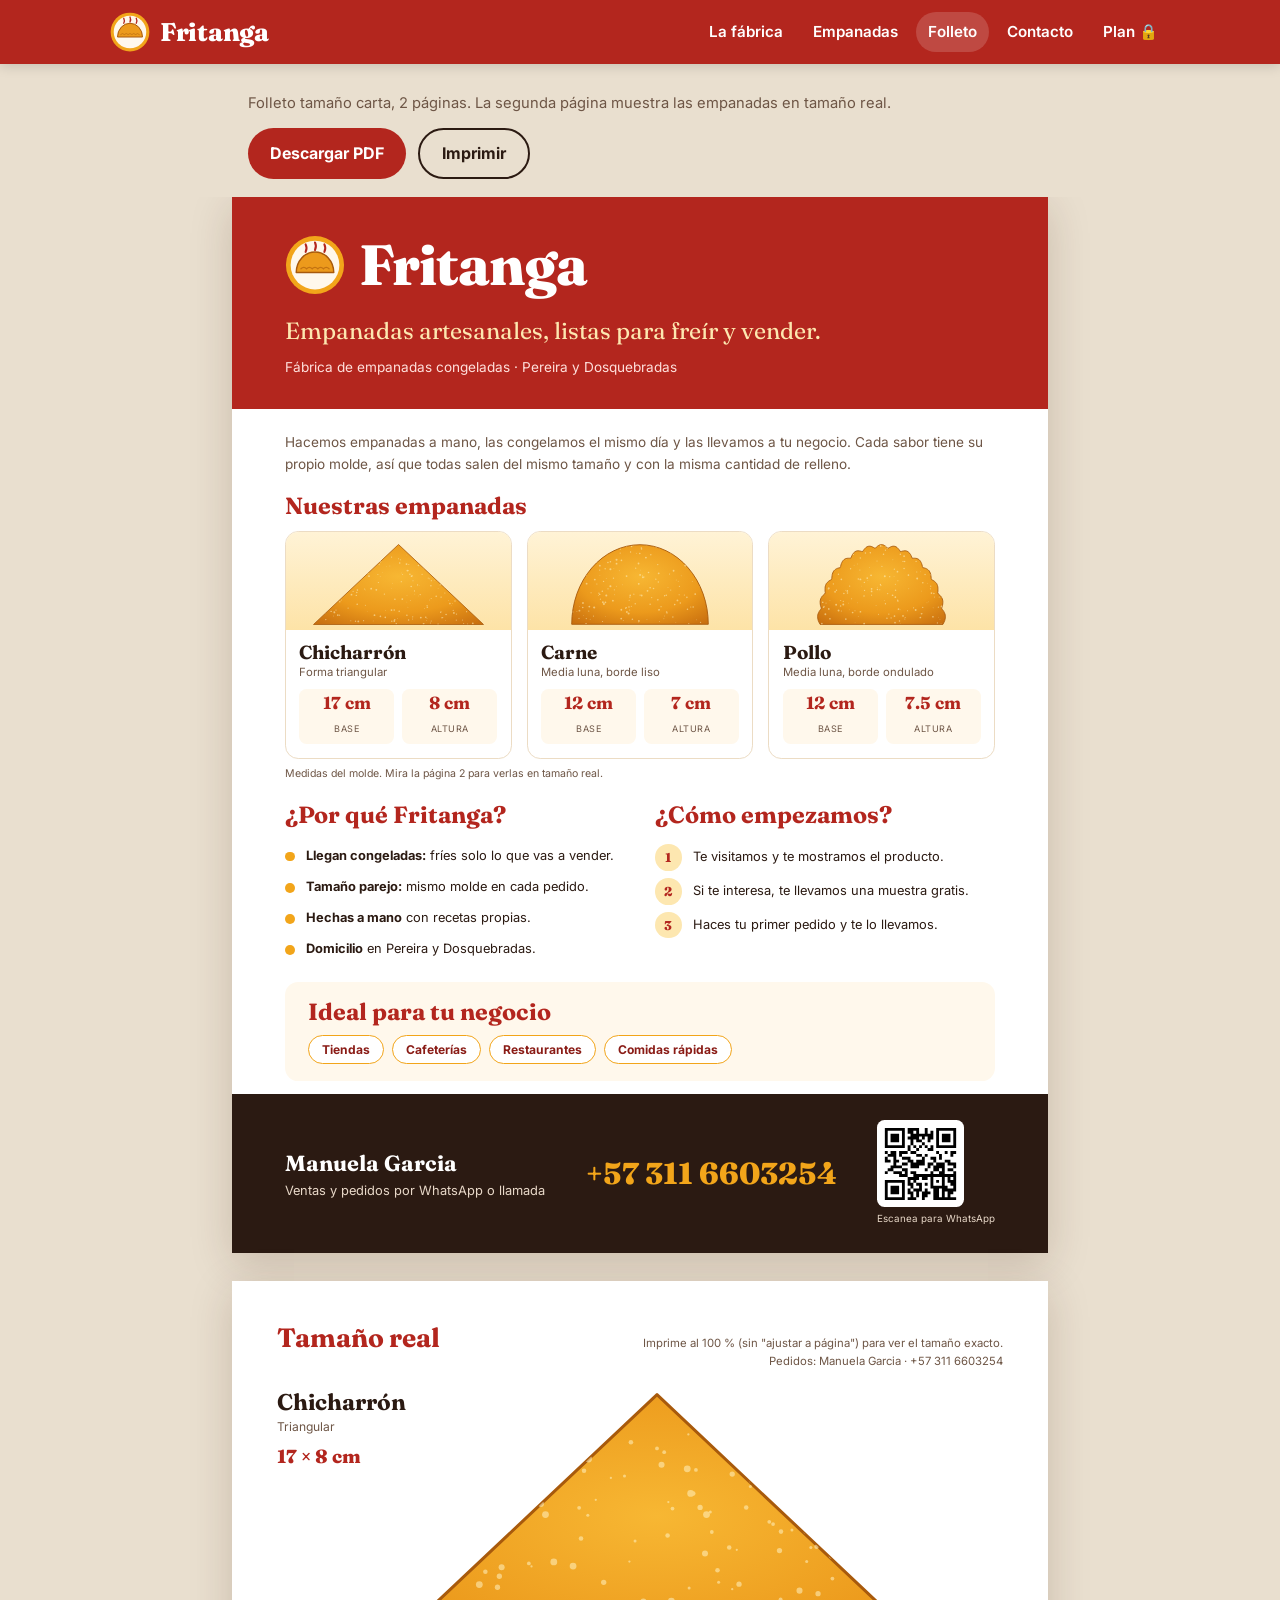
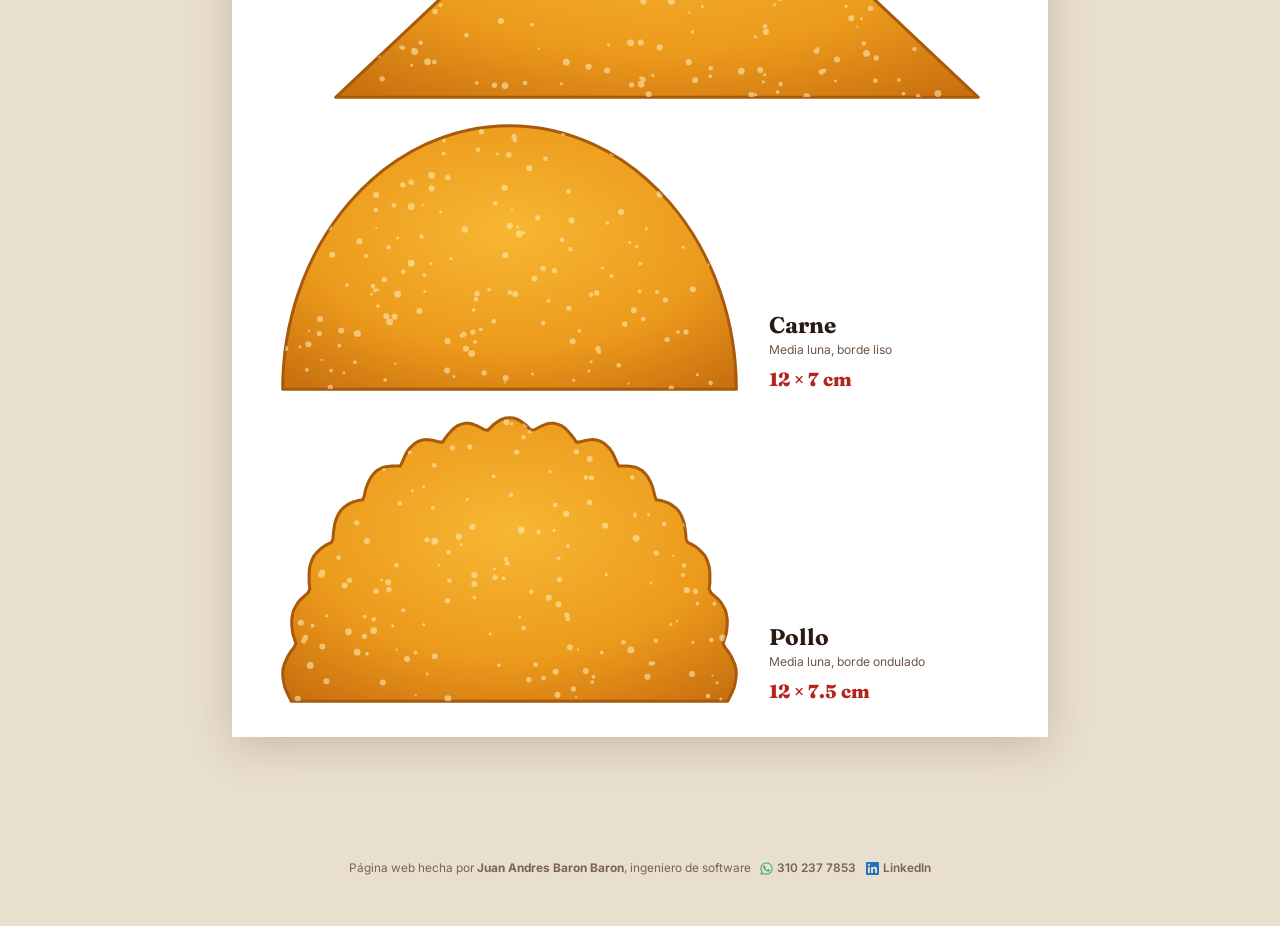
==== folleto.html @ 6c67c905 "Crédito del desarrollador más pequeño, con íconos de WhatsApp y LinkedIn Co-Authored-By: Claude Opus" ====
<!doctype html>
<html lang="es">
<head>
  <meta charset="utf-8">
  <meta name="viewport" content="width=device-width, initial-scale=1">
  <title>Folleto Fritanga</title>
  <link rel="icon" href="assets/logo.svg" type="image/svg+xml">
  <link rel="preconnect" href="https://fonts.googleapis.com">
  <link rel="preconnect" href="https://fonts.gstatic.com" crossorigin>
  <link href="https://fonts.googleapis.com/css2?family=Fraunces:opsz,wght@9..144,600;9..144,800&family=Inter:wght@400;600;700&display=swap" rel="stylesheet">
  <link rel="stylesheet" href="styles.css">
  <style>
    @page { size: letter; margin: 0; }
    body { background: #e9dfcf; }
    .toolbar { max-width: 21.59cm; margin: 28px auto 18px; padding: 0 16px; display: flex; gap: 12px; flex-wrap: wrap; align-items: center; justify-content: space-between; }
    .toolbar p { margin: 0; color: var(--muted); font-size: .92rem; }
    .viewer { overflow-x: auto; padding: 0 16px 48px; }
    .page {
      width: 21.59cm; height: 27.94cm; margin: 0 auto 28px; background: #fff;
      box-shadow: 0 10px 40px rgba(60,30,10,.18); position: relative; overflow: hidden;
      -webkit-print-color-adjust: exact; print-color-adjust: exact;
    }
    /* Página 1 */
    .f-head { background: var(--red); color: #fff; padding: 1cm 1.4cm .8cm; position: relative; }
    .f-head .logo { display: flex; align-items: center; gap: .35cm; }
    .f-head .logo img { width: 1.6cm; }
    .f-head .logo span { font-family: "Fraunces", serif; font-weight: 800; font-size: 1.5cm; line-height: 1; letter-spacing: -.02em; }
    .f-head .slogan { font-family: "Fraunces", serif; font-size: .62cm; margin: .45cm 0 0; color: var(--gold-soft); }
    .f-head .sub { margin: .2cm 0 0; font-size: .36cm; color: #ffe0dc; }
    .f-body { padding: .6cm 1.4cm 0; }
    .f-body h2 { font-size: .62cm; margin: 0 0 .3cm; color: var(--red); }
    .f-intro { font-size: .36cm; color: var(--muted); margin: 0 0 .45cm; }
    .f-products { display: grid; grid-template-columns: repeat(3, 1fr); gap: .4cm; }
    .f-prod { border: 1.5px solid var(--line); border-radius: .35cm; overflow: hidden; }
    .f-prod .pic { background: linear-gradient(180deg, #fff3d6, #fde3a7); height: 2.6cm; display: grid; place-items: center; padding: .3cm; }
    .f-prod .pic img { max-height: 2.2cm; width: auto; }
    .f-prod .txt { padding: .3cm .35cm .35cm; }
    .f-prod h3 { font-size: .5cm; margin: 0; }
    .f-prod .shape { font-size: .3cm; color: var(--muted); margin: 0 0 .2cm; }
    .f-prod .m { display: flex; gap: .2cm; }
    .f-prod .m div { flex: 1; background: var(--cream); border-radius: .2cm; text-align: center; padding: .12cm 0; }
    .f-prod .m b { display: block; font-family: "Fraunces", serif; color: var(--red); font-size: .46cm; line-height: 1.2; }
    .f-prod .m small { font-size: .24cm; text-transform: uppercase; letter-spacing: .06em; color: var(--muted); }
    .f-note { font-size: .28cm; color: var(--muted); margin: .2cm 0 0; }
    .f-cols { display: grid; grid-template-columns: 1fr 1fr; gap: .8cm; margin-top: .5cm; }
    .f-list { list-style: none; margin: 0; padding: 0; font-size: .34cm; }
    .f-list li { padding: .14cm 0 .14cm .55cm; position: relative; }
    .f-list li::before { content: ""; position: absolute; left: 0; top: .3cm; width: .26cm; height: .26cm; border-radius: 50%; background: var(--gold); }
    .f-steps { margin: 0; padding: 0; list-style: none; counter-reset: s; font-size: .34cm; }
    .f-steps li { counter-increment: s; display: grid; grid-template-columns: .75cm 1fr; gap: .25cm; padding: .1cm 0; align-items: center; }
    .f-steps li::before { content: counter(s); width: .7cm; height: .7cm; border-radius: 50%; background: var(--gold-soft); color: var(--red); font-weight: 800; display: grid; place-items: center; font-family: "Fraunces", serif; }
    .f-foot { position: absolute; left: 0; right: 0; bottom: 0; background: var(--ink); color: #fff; padding: .7cm 1.4cm; display: flex; align-items: center; justify-content: space-between; gap: .6cm; }
    .f-foot .who { font-size: .34cm; color: #e8d8c8; }
    .f-foot .who strong { display: block; font-family: "Fraunces", serif; font-size: .58cm; color: #fff; }
    .f-foot .tel { font-family: "Fraunces", serif; font-size: .8cm; color: var(--gold); font-weight: 800; white-space: nowrap; }
    .f-foot .qr { background: #fff; border-radius: .2cm; padding: .12cm; width: 2.3cm; height: 2.3cm; }
    .f-foot .qr img { width: 100%; height: 100%; }
    .f-foot .qrtxt { font-size: .26cm; color: #e8d8c8; text-align: center; margin-top: .1cm; }

    /* Página 2: tamaño real */
    .p2 { padding: 1.1cm 1.2cm; }
    .p2-head { display: flex; align-items: baseline; justify-content: space-between; height: 1.3cm; }
    .p2-head h2 { font-size: .7cm; margin: 0; color: var(--red); }
    .p2-head p { margin: 0; text-align: right; font-size: .3cm; color: var(--muted); }
    .real { position: relative; display: flex; align-items: flex-end; gap: .7cm; margin-top: .45cm; }
    .real img { flex: none; }
    .real .lbl h3 { font-size: .6cm; margin: 0; }
    .real .lbl p { margin: .05cm 0 0; font-size: .32cm; color: var(--muted); }
    .real .lbl .dims { font-family: "Fraunces", serif; color: var(--red); font-size: .5cm; font-weight: 800; margin-top: .15cm; }
    .real.chich .lbl { position: absolute; left: 0; top: 0; width: 6.5cm; }
    .real.chich { justify-content: flex-start; }
    .f-ideal { margin-top: .45cm; background: var(--cream); border-radius: .35cm; padding: .45cm .6cm; }
    .f-ideal h2 { margin-bottom: .25cm; }
    .chips { display: flex; flex-wrap: wrap; gap: .2cm; }
    .chips span { background: #fff; border: 1.5px solid var(--gold); color: var(--red-dark); font-weight: 700; font-size: .32cm; padding: .1cm .35cm; border-radius: 999px; }
    .ruler-note { position: absolute; bottom: .9cm; left: 1.2cm; right: 1.2cm; font-size: .26cm; color: var(--muted); text-align: center; }

    @media print {
      body { background: #fff; }
      .toolbar, .site-header, .no-print { display: none !important; }
      .viewer { padding: 0; overflow: visible; }
      .page { margin: 0; box-shadow: none; page-break-after: always; break-after: page; }
      .page:last-child { page-break-after: auto; break-after: auto; }
    }
  </style>
</head>
<body>
  <header class="site-header">
    <div class="wrap">
      <a class="brand" href="index.html"><img src="assets/logo.svg" alt="">Fritanga</a>
      <nav class="nav">
        <a href="index.html#fabrica">La fábrica</a>
        <a href="index.html#empanadas">Empanadas</a>
        <a href="folleto.html" aria-current="page">Folleto</a>
        <a href="index.html#contacto">Contacto</a>
        <a href="plan.html">Plan 🔒</a>
      </nav>
    </div>
  </header>

  <div class="toolbar">
    <p>Folleto tamaño carta, 2 páginas. La segunda página muestra las empanadas en tamaño real.</p>
    <div class="btn-row" style="margin:0">
      <a class="btn btn-primary" href="assets/folleto-fritanga.pdf" download>Descargar PDF</a>
      <button class="btn btn-ghost" type="button" onclick="window.print()">Imprimir</button>
    </div>
  </div>

  <div class="viewer">
    <!-- Página 1 -->
    <div class="page">
      <div class="f-head">
        <div class="logo"><img src="assets/logo.svg" alt=""><span>Fritanga</span></div>
        <p class="slogan">Empanadas artesanales, listas para freír y vender.</p>
        <p class="sub">Fábrica de empanadas congeladas · Pereira y Dosquebradas</p>
      </div>
      <div class="f-body">
        <p class="f-intro">Hacemos empanadas a mano, las congelamos el mismo día y las llevamos a tu negocio. Cada sabor tiene su propio molde, así que todas salen del mismo tamaño y con la misma cantidad de relleno.</p>
        <h2>Nuestras empanadas</h2>
        <div class="f-products">
          <div class="f-prod">
            <div class="pic"><img src="assets/chicharron.svg" alt="Chicharrón"></div>
            <div class="txt">
              <h3>Chicharrón</h3><p class="shape">Forma triangular</p>
              <div class="m"><div><b>17 cm</b><small>Base</small></div><div><b>8 cm</b><small>Altura</small></div></div>
            </div>
          </div>
          <div class="f-prod">
            <div class="pic"><img src="assets/carne.svg" alt="Carne"></div>
            <div class="txt">
              <h3>Carne</h3><p class="shape">Media luna, borde liso</p>
              <div class="m"><div><b>12 cm</b><small>Base</small></div><div><b>7 cm</b><small>Altura</small></div></div>
            </div>
          </div>
          <div class="f-prod">
            <div class="pic"><img src="assets/pollo.svg" alt="Pollo"></div>
            <div class="txt">
              <h3>Pollo</h3><p class="shape">Media luna, borde ondulado</p>
              <div class="m"><div><b>12 cm</b><small>Base</small></div><div><b>7.5 cm</b><small>Altura</small></div></div>
            </div>
          </div>
        </div>
        <p class="f-note">Medidas del molde. Mira la página 2 para verlas en tamaño real.</p>

        <div class="f-cols">
          <div>
            <h2>¿Por qué Fritanga?</h2>
            <ul class="f-list">
              <li><strong>Llegan congeladas:</strong> fríes solo lo que vas a vender.</li>
              <li><strong>Tamaño parejo:</strong> mismo molde en cada pedido.</li>
              <li><strong>Hechas a mano</strong> con recetas propias.</li>
              <li><strong>Domicilio</strong> en Pereira y Dosquebradas.</li>
            </ul>
          </div>
          <div>
            <h2>¿Cómo empezamos?</h2>
            <ol class="f-steps">
              <li>Te visitamos y te mostramos el producto.</li>
              <li>Si te interesa, te llevamos una muestra gratis.</li>
              <li>Haces tu primer pedido y te lo llevamos.</li>
            </ol>
          </div>
        </div>
        <div class="f-ideal">
          <h2>Ideal para tu negocio</h2>
          <div class="chips"><span>Tiendas</span><span>Cafeterías</span><span>Restaurantes</span><span>Comidas rápidas</span></div>
        </div>
      </div>
      <div class="f-foot">
        <div class="who"><strong>Manuela Garcia</strong>Ventas y pedidos por WhatsApp o llamada</div>
        <div class="tel">+57 311 6603254</div>
        <div>
          <div class="qr"><img src="assets/qr-whatsapp.svg" alt="Código QR de WhatsApp"></div>
          <div class="qrtxt">Escanea para WhatsApp</div>
        </div>
      </div>
    </div>

    <!-- Página 2: tamaño real -->
    <div class="page p2">
      <div class="p2-head">
        <h2>Tamaño real</h2>
        <p>Imprime al 100 % (sin "ajustar a página") para ver el tamaño exacto.<br>Pedidos: Manuela Garcia · +57 311 6603254</p>
      </div>
      <div class="real chich">
        <img src="assets/chicharron.svg" alt="Chicharrón en tamaño real" style="width:17.3cm;height:8.3cm;margin-left:1.4cm">
        <div class="lbl"><h3>Chicharrón</h3><p>Triangular</p><div class="dims">17 × 8 cm</div></div>
      </div>
      <div class="real">
        <img src="assets/carne.svg" alt="Carne en tamaño real" style="width:12.3cm;height:7.3cm">
        <div class="lbl"><h3>Carne</h3><p>Media luna, borde liso</p><div class="dims">12 × 7 cm</div></div>
      </div>
      <div class="real">
        <img src="assets/pollo.svg" alt="Pollo en tamaño real" style="width:12.3cm;height:7.8cm">
        <div class="lbl"><h3>Pollo</h3><p>Media luna, borde ondulado</p><div class="dims">12 × 7.5 cm</div></div>
      </div>
    </div>
  </div>
  <footer class="no-print">
    <div class="wrap"><p class="credit">Página web hecha por <strong>Juan Andres Baron Baron</strong>, ingeniero de software <span class="credit-links"><a class="wa" href="https://wa.me/573102377853" target="_blank" rel="noopener"><svg viewBox="0 0 24 24" aria-hidden="true"><path fill="currentColor" d="M17.47 14.38c-.3-.15-1.75-.86-2.02-.96-.27-.1-.47-.15-.67.15-.2.3-.77.96-.94 1.16-.17.2-.35.22-.64.07-.3-.15-1.25-.46-2.38-1.47-.88-.79-1.47-1.76-1.65-2.06-.17-.3-.02-.46.13-.6.13-.13.3-.35.45-.52.15-.17.2-.3.3-.5.1-.2.05-.37-.02-.52-.08-.15-.67-1.6-.92-2.2-.24-.58-.49-.5-.67-.51h-.57c-.2 0-.52.07-.79.37-.27.3-1.04 1.02-1.04 2.48s1.07 2.88 1.21 3.08c.15.2 2.1 3.2 5.08 4.49.71.31 1.26.49 1.69.63.71.22 1.36.19 1.87.12.57-.09 1.75-.72 2-1.41.25-.69.25-1.29.17-1.41-.07-.12-.27-.2-.57-.35zM12.04 21.5h-.01a9.4 9.4 0 0 1-4.8-1.31l-.34-.2-3.57.94.95-3.48-.22-.36a9.43 9.43 0 1 1 7.99 4.41zm8.02-17.45A11.27 11.27 0 0 0 12.04.75C5.8.75.72 5.82.72 12.06c0 2 .52 3.94 1.51 5.65L.62 23.6l6.02-1.58a11.3 11.3 0 0 0 5.4 1.38h.01c6.24 0 11.32-5.08 11.32-11.32 0-3.02-1.18-5.87-3.31-8.01z"/></svg>310 237 7853</a><a class="li" href="https://www.linkedin.com/in/juan-andres-baron-baron/" target="_blank" rel="noopener"><svg viewBox="0 0 24 24" aria-hidden="true"><path fill="currentColor" d="M20.45 20.45h-3.56v-5.57c0-1.33-.02-3.04-1.85-3.04-1.85 0-2.14 1.45-2.14 2.94v5.67H9.35V9h3.41v1.56h.05c.48-.9 1.64-1.85 3.37-1.85 3.6 0 4.27 2.37 4.27 5.46v6.28zM5.34 7.43a2.06 2.06 0 1 1 0-4.13 2.06 2.06 0 0 1 0 4.13zM7.12 20.45H3.56V9h3.56v11.45zM22.22 0H1.77C.79 0 0 .77 0 1.73v20.54C0 23.23.79 24 1.77 24h20.45c.98 0 1.78-.77 1.78-1.73V1.73C24 .77 23.2 0 22.22 0z"/></svg>LinkedIn</a></span></p></div>
  </footer>
</body>
</html>
---- styles.css ----
:root {
  --cream: #fff8ec;
  --paper: #fffdf8;
  --ink: #2b1a12;
  --muted: #6e5646;
  --red: #b3261e;
  --red-dark: #8a1c16;
  --gold: #f2a51a;
  --gold-soft: #fde7b0;
  --green: #2f7d32;
  --line: #ecdcc4;
  --radius: 18px;
}

* { box-sizing: border-box; }
html { scroll-behavior: smooth; }
body {
  margin: 0;
  font-family: "Inter", system-ui, -apple-system, "Segoe UI", sans-serif;
  color: var(--ink);
  background: var(--cream);
  line-height: 1.6;
}
img { max-width: 100%; display: block; }
a { color: var(--red); }
h1, h2, h3 { font-family: "Fraunces", Georgia, serif; line-height: 1.15; margin: 0 0 .5em; }
h1 { font-size: clamp(2.2rem, 6vw, 4rem); }
h2 { font-size: clamp(1.7rem, 4vw, 2.6rem); }
h3 { font-size: 1.3rem; }
.wrap { max-width: 1100px; margin: 0 auto; padding: 0 20px; }
section { padding: 72px 0; }
.eyebrow { text-transform: uppercase; letter-spacing: .14em; font-size: .78rem; font-weight: 700; color: var(--red); margin-bottom: .6em; }
.lead { font-size: 1.15rem; color: var(--muted); max-width: 60ch; }

/* Header */
.site-header { background: var(--red); color: #fff; position: sticky; top: 0; z-index: 10; box-shadow: 0 2px 12px rgba(0,0,0,.15); }
.site-header .wrap { display: flex; align-items: center; justify-content: space-between; gap: 16px; min-height: 64px; flex-wrap: wrap; }
.brand { display: flex; align-items: center; gap: 10px; color: #fff; text-decoration: none; font-family: "Fraunces", serif; font-weight: 800; font-size: 1.6rem; letter-spacing: -.01em; }
.brand img { width: 40px; height: auto; }
.nav { display: flex; gap: 6px; flex-wrap: wrap; }
.nav a { color: #fff; text-decoration: none; font-weight: 600; font-size: .95rem; padding: 8px 12px; border-radius: 999px; }
.nav a:hover, .nav a[aria-current="page"] { background: rgba(255,255,255,.16); }

/* Buttons */
.btn { display: inline-flex; align-items: center; gap: 8px; padding: 13px 22px; border-radius: 999px; font-weight: 700; text-decoration: none; border: 0; cursor: pointer; font-size: 1rem; font-family: inherit; }
.btn-primary { background: var(--red); color: #fff; }
.btn-primary:hover { background: var(--red-dark); }
.btn-gold { background: var(--gold); color: var(--ink); }
.btn-gold:hover { filter: brightness(.95); }
.btn-ghost { background: transparent; color: var(--ink); border: 2px solid var(--ink); }
.btn-wa { background: #1fa855; color: #fff; }
.btn-row { display: flex; gap: 12px; flex-wrap: wrap; margin-top: 24px; }

/* Hero */
.hero { background: radial-gradient(circle at 80% 30%, #ffe2a3 0, transparent 50%), var(--cream); padding: 64px 0 80px; overflow: hidden; }
.hero .wrap { display: grid; grid-template-columns: 1.1fr 1fr; gap: 40px; align-items: center; }
.hero h1 span { color: var(--red); }
.hero-art { position: relative; aspect-ratio: 1 / 1; max-width: 460px; justify-self: center; width: 100%; }
.hero-art .plate { position: absolute; inset: 6%; border-radius: 50%; background: #fff; box-shadow: 0 30px 60px rgba(120,60,10,.18), inset 0 0 0 14px #fbefd9; }
.hero-art img { position: absolute; filter: drop-shadow(0 10px 12px rgba(120,60,10,.3)); }
.hero-art .e1 { width: 62%; left: 19%; top: 20%; transform: rotate(-6deg); }
.hero-art .e2 { width: 42%; left: 14%; top: 50%; transform: rotate(8deg); }
.hero-art .e3 { width: 42%; left: 46%; top: 50%; transform: rotate(-10deg); }

/* Cards */
.grid-3 { display: grid; grid-template-columns: repeat(3, 1fr); gap: 22px; }
.card { background: var(--paper); border: 1px solid var(--line); border-radius: var(--radius); padding: 26px; }
.card .icon { font-size: 1.8rem; margin-bottom: 8px; }
.card p { margin: 0; color: var(--muted); }

.factory { background: var(--paper); border-top: 1px solid var(--line); border-bottom: 1px solid var(--line); }
.factory-grid { display: grid; grid-template-columns: 1fr 1fr; gap: 48px; align-items: center; }
.steps { list-style: none; padding: 0; margin: 0; counter-reset: s; display: grid; gap: 14px; }
.steps li { counter-increment: s; display: grid; grid-template-columns: 44px 1fr; gap: 14px; align-items: start; }
.steps li::before { content: counter(s); width: 44px; height: 44px; border-radius: 50%; background: var(--gold-soft); color: var(--red); font-weight: 800; display: grid; place-items: center; font-family: "Fraunces", serif; font-size: 1.2rem; }
.steps strong { display: block; }
.steps span { color: var(--muted); }

/* Products */
.products { display: grid; grid-template-columns: repeat(3, 1fr); gap: 22px; margin-top: 36px; }
.product { background: var(--paper); border: 1px solid var(--line); border-radius: var(--radius); overflow: hidden; display: flex; flex-direction: column; }
.product .pic { background: linear-gradient(180deg, #fff3d6, #fde3a7); padding: 32px 24px; display: grid; place-items: center; min-height: 200px; }
.product .pic img { max-height: 130px; width: auto; filter: drop-shadow(0 8px 10px rgba(120,60,10,.25)); }
.product .body { padding: 22px 24px 26px; }
.product .tag { display: inline-block; background: var(--gold-soft); color: var(--red-dark); font-weight: 700; font-size: .78rem; padding: 3px 10px; border-radius: 999px; margin-bottom: 8px; }
.measure { display: flex; gap: 10px; margin-top: 14px; }
.measure div { flex: 1; background: var(--cream); border-radius: 12px; padding: 10px; text-align: center; }
.measure b { display: block; font-family: "Fraunces", serif; font-size: 1.4rem; color: var(--red); }
.measure small { color: var(--muted); font-size: .78rem; text-transform: uppercase; letter-spacing: .08em; }

/* CTA band */
.band { background: var(--red); color: #fff; border-radius: 28px; padding: 44px; display: grid; grid-template-columns: 1.4fr 1fr; gap: 30px; align-items: center; }
.band p { color: #ffe9e6; margin: 0; }
.band .btn-row { margin-top: 0; justify-content: flex-end; }

/* Contact */
.contact-card { display: grid; grid-template-columns: auto 1fr; gap: 22px; align-items: center; background: var(--paper); border: 1px solid var(--line); border-radius: var(--radius); padding: 28px; max-width: 640px; }
.avatar { width: 74px; height: 74px; border-radius: 50%; background: var(--gold); display: grid; place-items: center; font-family: "Fraunces", serif; font-weight: 800; font-size: 1.6rem; color: var(--red-dark); }
.contact-card h3 { margin-bottom: 2px; }
.contact-card p { margin: 0; color: var(--muted); }

footer { padding: 32px 0 48px; color: var(--muted); font-size: .9rem; text-align: center; }
.credit { margin: 14px 0 0; font-size: .74rem; color: var(--muted); opacity: .9; }
.credit-links { display: inline-flex; gap: 10px; margin-left: 6px; vertical-align: middle; flex-wrap: wrap; }
.credit a { display: inline-flex; align-items: center; gap: 4px; text-decoration: none; font-weight: 600; color: var(--muted); }
.credit a:hover { color: var(--ink); }
.credit svg { width: 13px; height: 13px; }
.credit .wa svg { color: #1fa855; }
.credit .li svg { color: #0a66c2; }

@media (max-width: 860px) {
  .hero .wrap, .factory-grid, .band { grid-template-columns: 1fr; }
  .grid-3, .products { grid-template-columns: 1fr; }
  .band .btn-row { justify-content: flex-start; }
  section { padding: 52px 0; }
  .band { padding: 30px 24px; }
}
@media (max-width: 480px) {
  .contact-card { grid-template-columns: 1fr; }
}
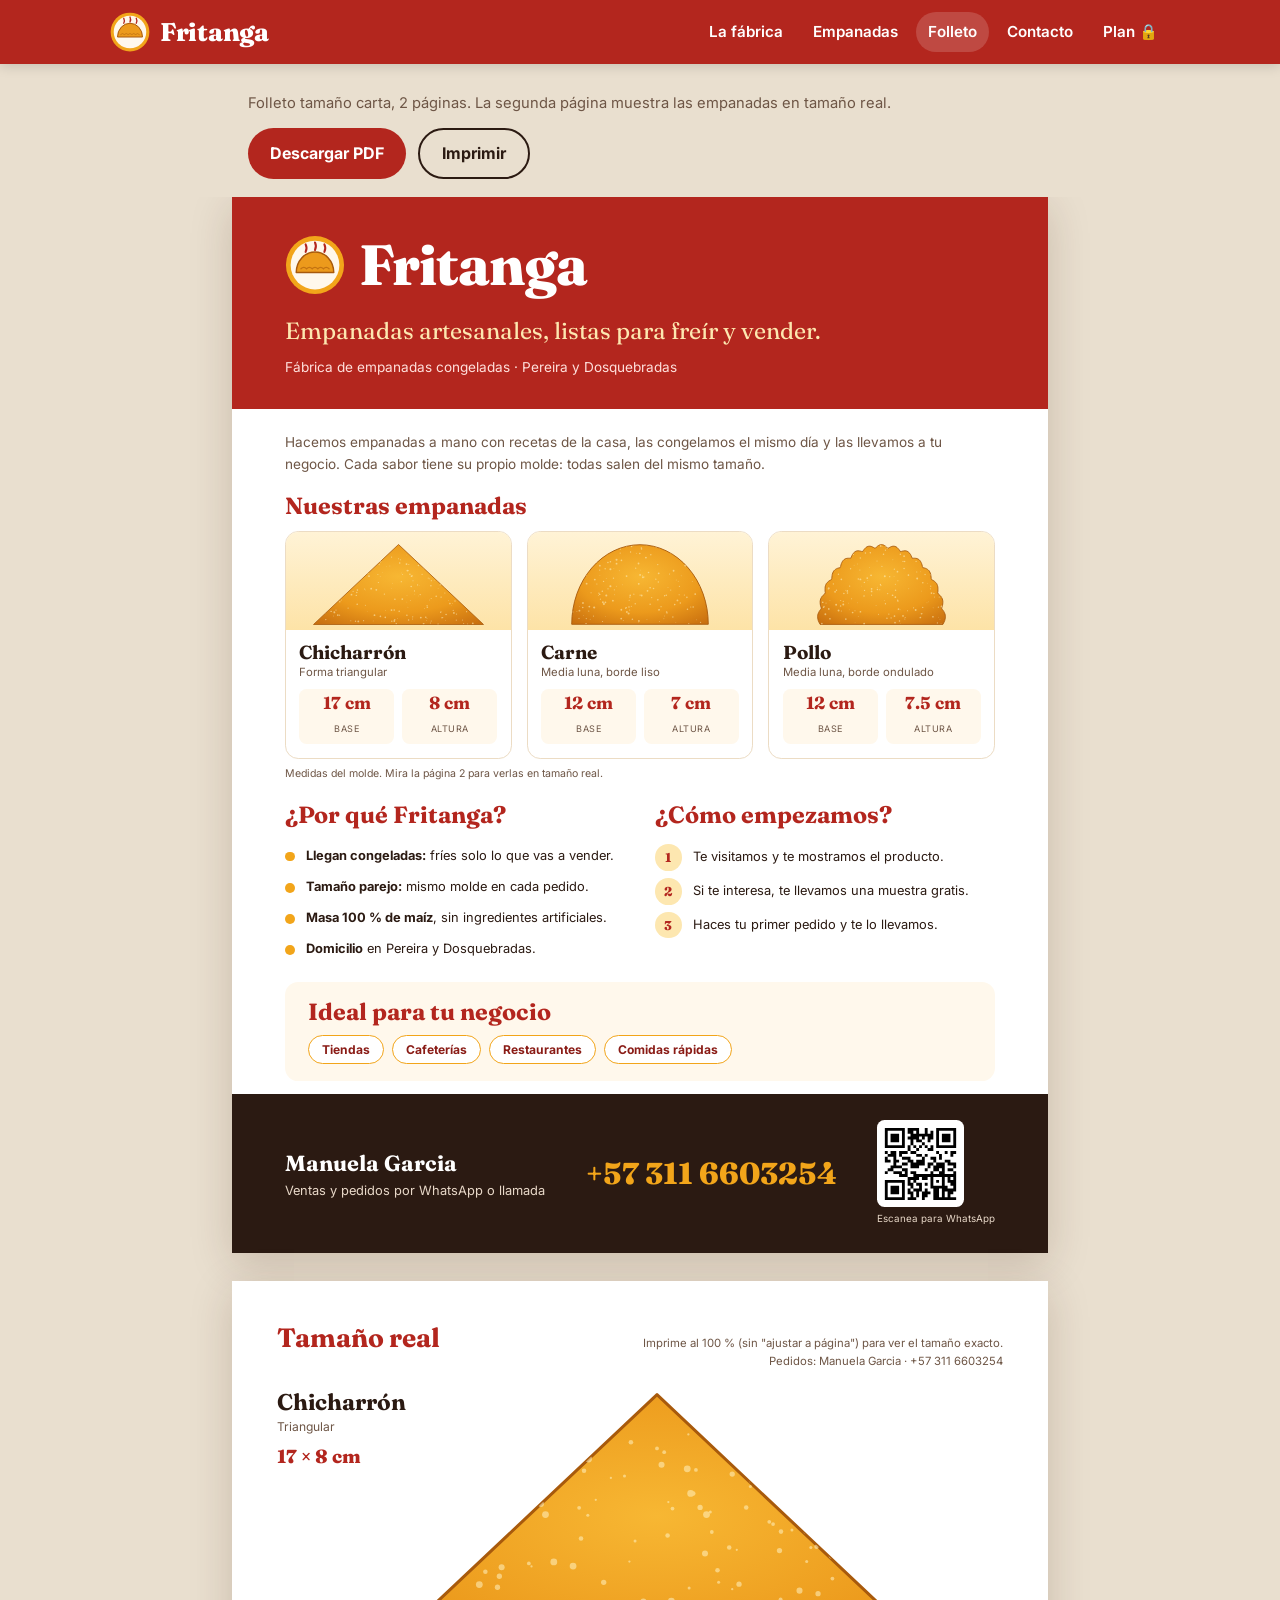
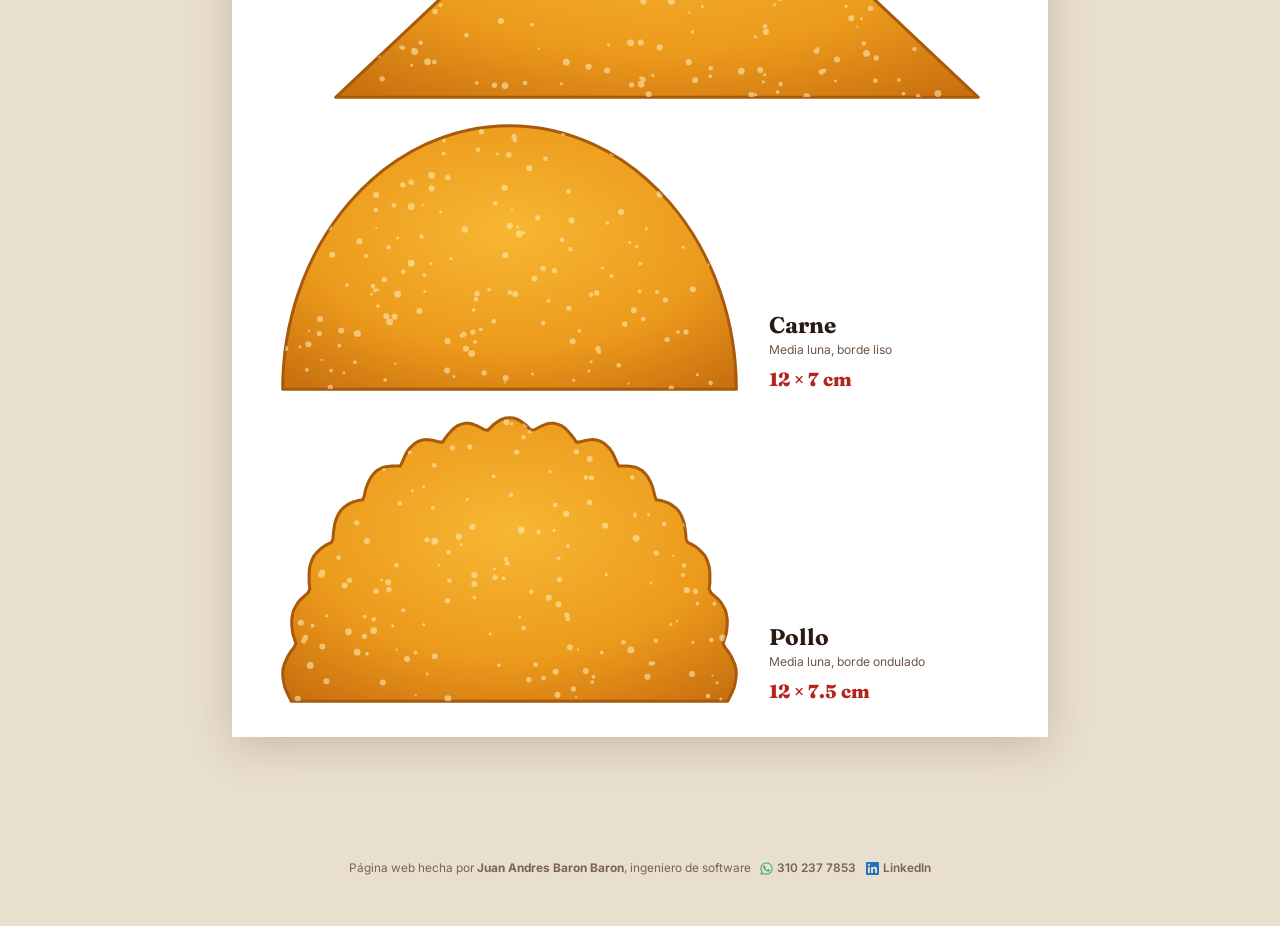
==== commit 81278cb0: "Masa 100 % de maíz y recetas de la casa en la página y el folleto Co-Authored-By: Claude Opus 5.5 <n" ====
--- a/folleto.html
+++ b/folleto.html
@@ -115,7 +115,7 @@
         <p class="sub">Fábrica de empanadas congeladas · Pereira y Dosquebradas</p>
       </div>
       <div class="f-body">
-        <p class="f-intro">Hacemos empanadas a mano, las congelamos el mismo día y las llevamos a tu negocio. Cada sabor tiene su propio molde, así que todas salen del mismo tamaño y con la misma cantidad de relleno.</p>
+        <p class="f-intro">Hacemos empanadas a mano con recetas de la casa, las congelamos el mismo día y las llevamos a tu negocio. Cada sabor tiene su propio molde: todas salen del mismo tamaño.</p>
         <h2>Nuestras empanadas</h2>
         <div class="f-products">
           <div class="f-prod">
@@ -148,7 +148,7 @@
             <ul class="f-list">
               <li><strong>Llegan congeladas:</strong> fríes solo lo que vas a vender.</li>
               <li><strong>Tamaño parejo:</strong> mismo molde en cada pedido.</li>
-              <li><strong>Hechas a mano</strong> con recetas propias.</li>
+              <li><strong>Masa 100 % de maíz</strong>, sin ingredientes artificiales.</li>
               <li><strong>Domicilio</strong> en Pereira y Dosquebradas.</li>
             </ul>
           </div>
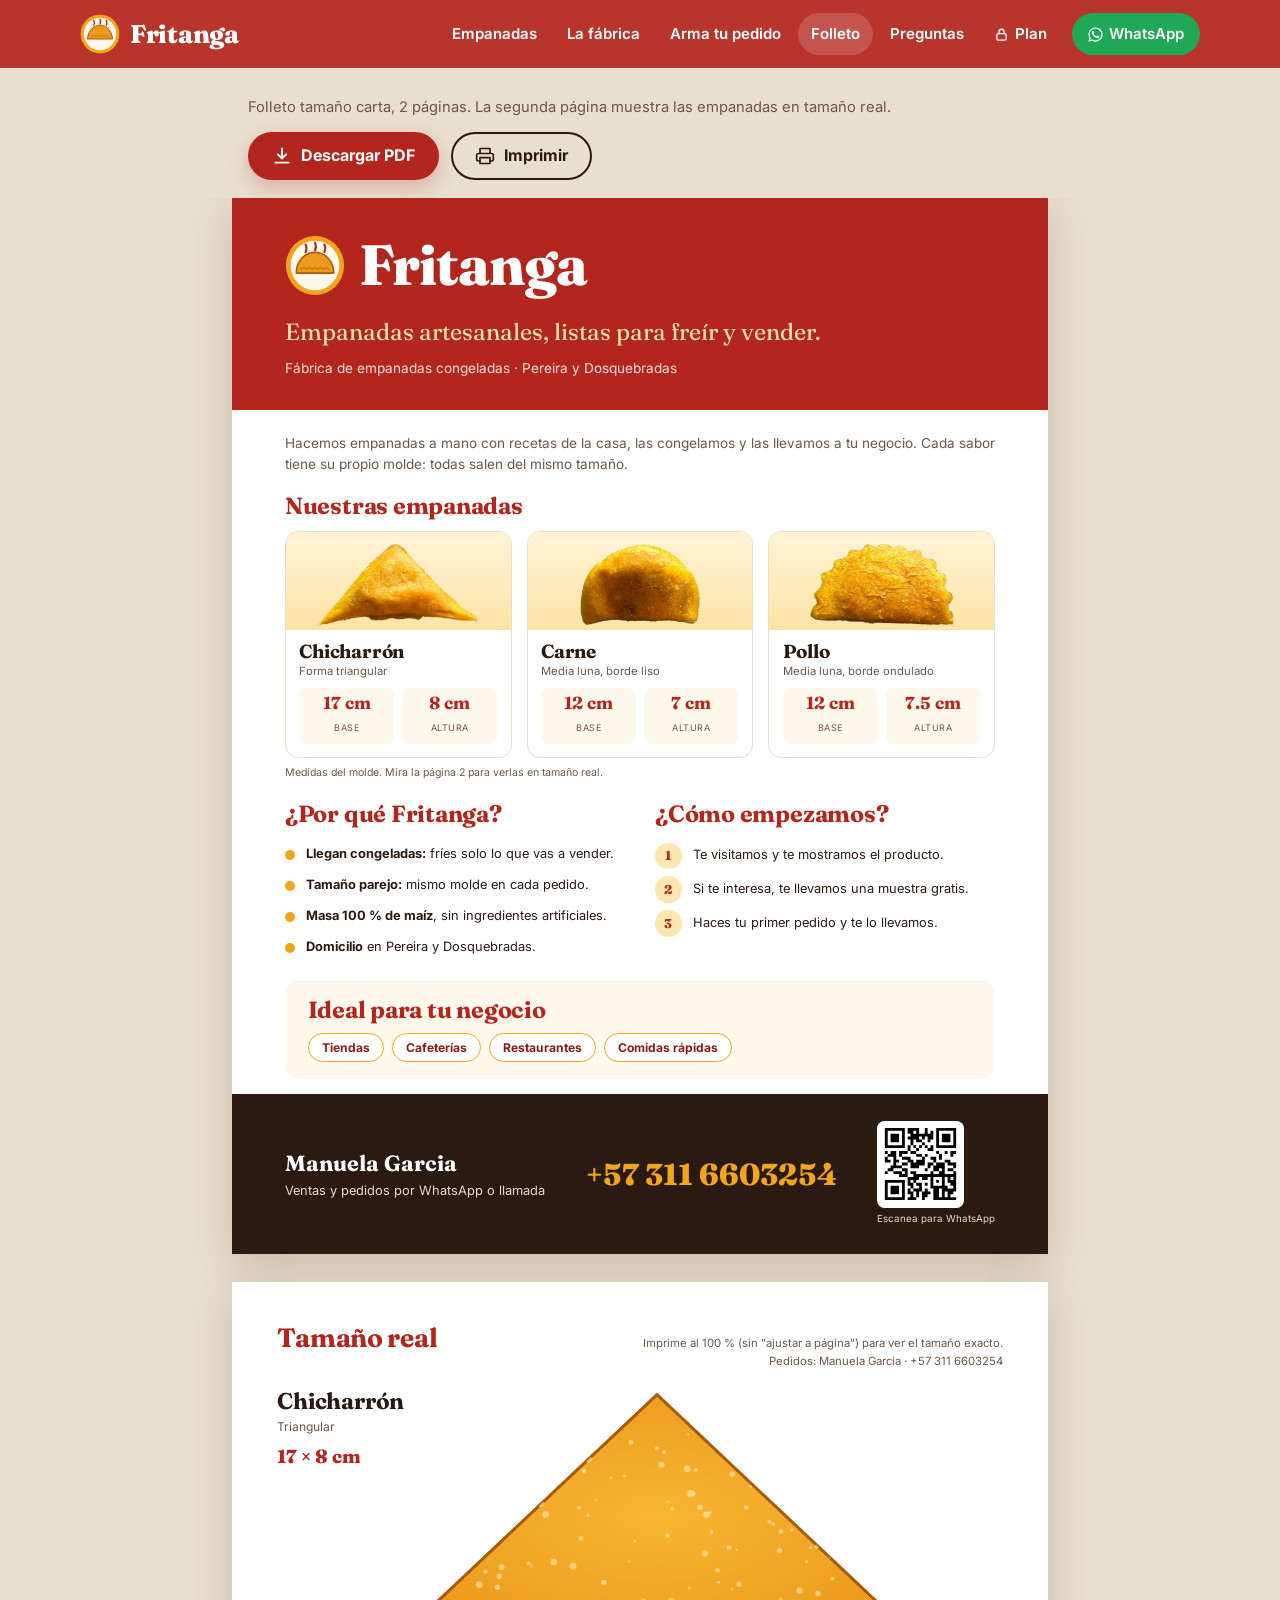
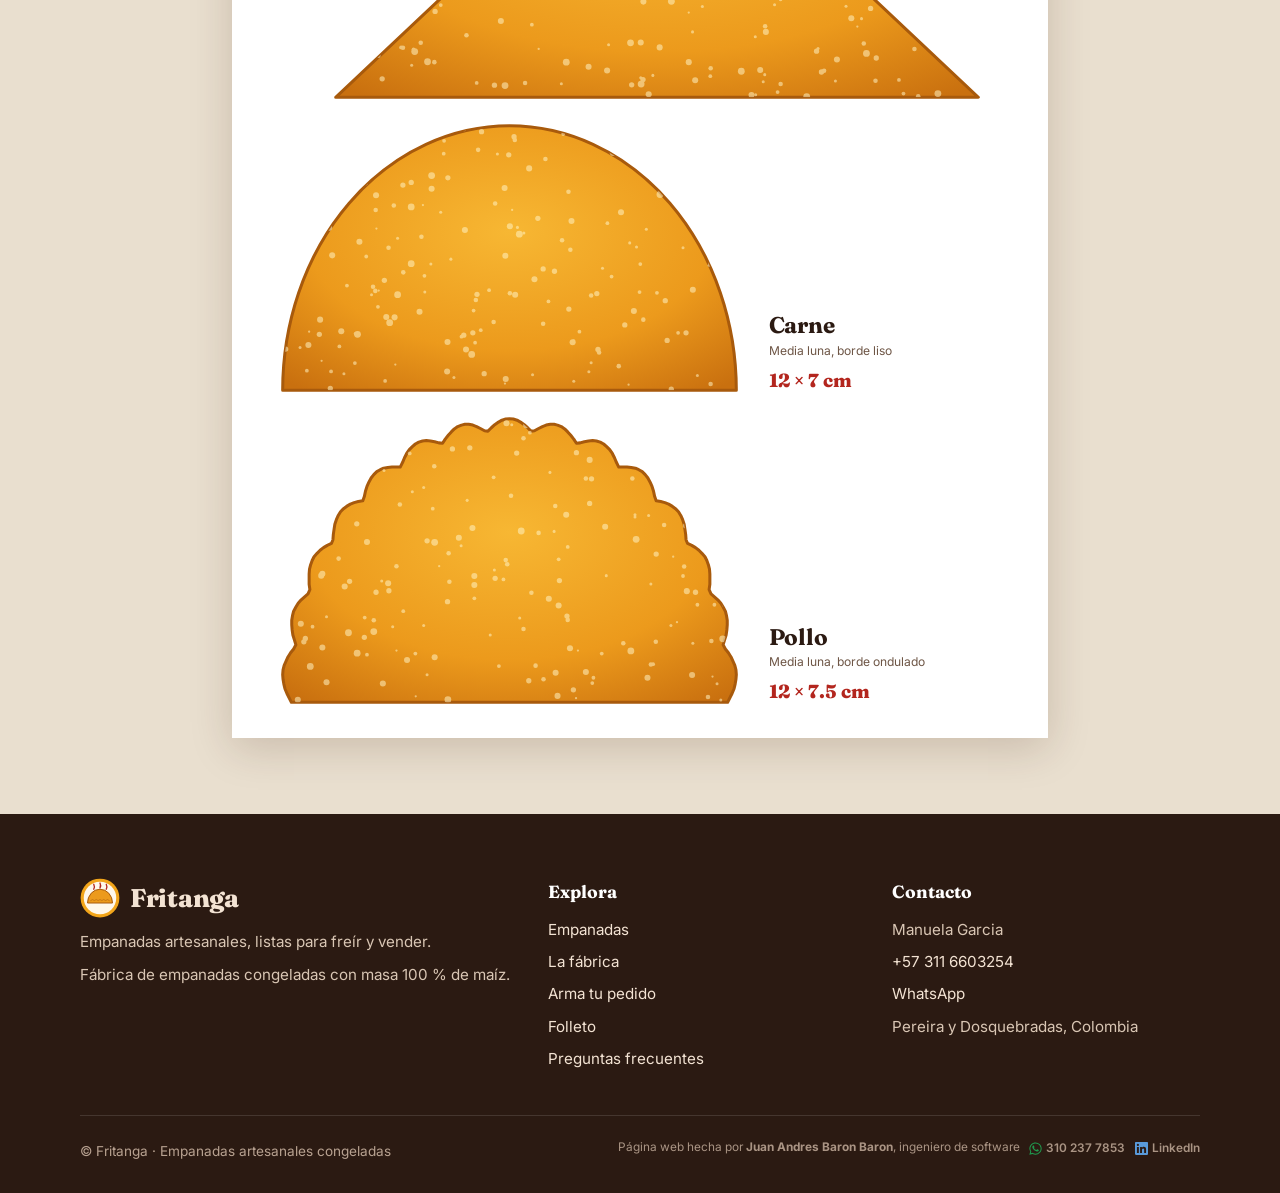
==== commit 3a99d154: "Rediseño: fotos reales, comparador de tamaños, armador de pedidos y plan interactivo Co-Authored-By:" ====
--- a/folleto.html
+++ b/folleto.html
@@ -9,6 +9,7 @@
   <link rel="preconnect" href="https://fonts.gstatic.com" crossorigin>
   <link href="https://fonts.googleapis.com/css2?family=Fraunces:opsz,wght@9..144,600;9..144,800&family=Inter:wght@400;600;700&display=swap" rel="stylesheet">
   <link rel="stylesheet" href="styles.css">
+  <script>document.documentElement.classList.add('js')</script>
   <style>
     @page { size: letter; margin: 0; }
     body { background: #e9dfcf; }
@@ -71,13 +72,13 @@
     .real.chich { justify-content: flex-start; }
     .f-ideal { margin-top: .45cm; background: var(--cream); border-radius: .35cm; padding: .45cm .6cm; }
     .f-ideal h2 { margin-bottom: .25cm; }
-    .chips { display: flex; flex-wrap: wrap; gap: .2cm; }
-    .chips span { background: #fff; border: 1.5px solid var(--gold); color: var(--red-dark); font-weight: 700; font-size: .32cm; padding: .1cm .35cm; border-radius: 999px; }
+    .f-chips { display: flex; flex-wrap: wrap; gap: .2cm; }
+    .f-chips span { background: #fff; border: 1.5px solid var(--gold); color: var(--red-dark); font-weight: 700; font-size: .32cm; padding: .1cm .35cm; border-radius: 999px; }
     .ruler-note { position: absolute; bottom: .9cm; left: 1.2cm; right: 1.2cm; font-size: .26cm; color: var(--muted); text-align: center; }
 
     @media print {
       body { background: #fff; }
-      .toolbar, .site-header, .no-print { display: none !important; }
+      .toolbar, .site-header, .no-print, .skip-link { display: none !important; }
       .viewer { padding: 0; overflow: visible; }
       .page { margin: 0; box-shadow: none; page-break-after: always; break-after: page; }
       .page:last-child { page-break-after: auto; break-after: auto; }
@@ -85,24 +86,32 @@
   </style>
 </head>
 <body>
-  <header class="site-header">
-    <div class="wrap">
-      <a class="brand" href="index.html"><img src="assets/logo.svg" alt="">Fritanga</a>
-      <nav class="nav">
+  <a class="skip-link" href="#main">Saltar al contenido</a>
+
+  <!-- HEADER -->
+  <header class="site-header" data-header>
+    <div class="wrap header-inner">
+      <a class="brand" href="index.html"><img src="assets/logo.svg" alt="" width="40" height="40"><span>Fritanga</span></a>
+      <button class="menu-toggle" type="button" aria-expanded="false" aria-controls="site-nav" aria-label="Abrir menú"><span></span><span></span><span></span></button>
+      <nav id="site-nav" class="nav" aria-label="Principal">
+        <a href="index.html#empanadas">Empanadas</a>
         <a href="index.html#fabrica">La fábrica</a>
-        <a href="index.html#empanadas">Empanadas</a>
+        <a href="index.html#pedido">Arma tu pedido</a>
         <a href="folleto.html" aria-current="page">Folleto</a>
-        <a href="index.html#contacto">Contacto</a>
-        <a href="plan.html">Plan 🔒</a>
+        <a href="index.html#preguntas">Preguntas</a>
+        <a href="plan.html"><svg aria-hidden="true"><use href="assets/icons.svg#i-lock"/></svg>Plan</a>
+        <a class="nav-cta" href="https://wa.me/573116603254" target="_blank" rel="noopener"><svg aria-hidden="true"><use href="assets/icons.svg#i-wa"/></svg>WhatsApp</a>
       </nav>
     </div>
   </header>
-
+  <!-- /HEADER -->
+
+  <main id="main">
   <div class="toolbar">
     <p>Folleto tamaño carta, 2 páginas. La segunda página muestra las empanadas en tamaño real.</p>
     <div class="btn-row" style="margin:0">
-      <a class="btn btn-primary" href="assets/folleto-fritanga.pdf" download>Descargar PDF</a>
-      <button class="btn btn-ghost" type="button" onclick="window.print()">Imprimir</button>
+      <a class="btn btn-primary" href="assets/folleto-fritanga.pdf" download><svg aria-hidden="true"><use href="assets/icons.svg#i-download"/></svg>Descargar PDF</a>
+      <button class="btn btn-ghost" type="button" onclick="window.print()"><svg aria-hidden="true"><use href="assets/icons.svg#i-print"/></svg>Imprimir</button>
     </div>
   </div>
 
@@ -115,25 +124,25 @@
         <p class="sub">Fábrica de empanadas congeladas · Pereira y Dosquebradas</p>
       </div>
       <div class="f-body">
-        <p class="f-intro">Hacemos empanadas a mano con recetas de la casa, las congelamos el mismo día y las llevamos a tu negocio. Cada sabor tiene su propio molde: todas salen del mismo tamaño.</p>
+        <p class="f-intro">Hacemos empanadas a mano con recetas de la casa, las congelamos y las llevamos a tu negocio. Cada sabor tiene su propio molde: todas salen del mismo tamaño.</p>
         <h2>Nuestras empanadas</h2>
         <div class="f-products">
           <div class="f-prod">
-            <div class="pic"><img src="assets/chicharron.svg" alt="Chicharrón"></div>
+            <div class="pic"><img src="assets/foto-chicharron.webp" alt="Empanada de chicharrón"></div>
             <div class="txt">
               <h3>Chicharrón</h3><p class="shape">Forma triangular</p>
               <div class="m"><div><b>17 cm</b><small>Base</small></div><div><b>8 cm</b><small>Altura</small></div></div>
             </div>
           </div>
           <div class="f-prod">
-            <div class="pic"><img src="assets/carne.svg" alt="Carne"></div>
+            <div class="pic"><img src="assets/foto-carne.webp" alt="Empanada de carne"></div>
             <div class="txt">
               <h3>Carne</h3><p class="shape">Media luna, borde liso</p>
               <div class="m"><div><b>12 cm</b><small>Base</small></div><div><b>7 cm</b><small>Altura</small></div></div>
             </div>
           </div>
           <div class="f-prod">
-            <div class="pic"><img src="assets/pollo.svg" alt="Pollo"></div>
+            <div class="pic"><img src="assets/foto-pollo.webp" alt="Empanada de pollo"></div>
             <div class="txt">
               <h3>Pollo</h3><p class="shape">Media luna, borde ondulado</p>
               <div class="m"><div><b>12 cm</b><small>Base</small></div><div><b>7.5 cm</b><small>Altura</small></div></div>
@@ -163,7 +172,7 @@
         </div>
         <div class="f-ideal">
           <h2>Ideal para tu negocio</h2>
-          <div class="chips"><span>Tiendas</span><span>Cafeterías</span><span>Restaurantes</span><span>Comidas rápidas</span></div>
+          <div class="f-chips"><span>Tiendas</span><span>Cafeterías</span><span>Restaurantes</span><span>Comidas rápidas</span></div>
         </div>
       </div>
       <div class="f-foot">
@@ -196,8 +205,45 @@
       </div>
     </div>
   </div>
-  <footer class="no-print">
-    <div class="wrap"><p class="credit">Página web hecha por <strong>Juan Andres Baron Baron</strong>, ingeniero de software <span class="credit-links"><a class="wa" href="https://wa.me/573102377853" target="_blank" rel="noopener"><svg viewBox="0 0 24 24" aria-hidden="true"><path fill="currentColor" d="M17.47 14.38c-.3-.15-1.75-.86-2.02-.96-.27-.1-.47-.15-.67.15-.2.3-.77.96-.94 1.16-.17.2-.35.22-.64.07-.3-.15-1.25-.46-2.38-1.47-.88-.79-1.47-1.76-1.65-2.06-.17-.3-.02-.46.13-.6.13-.13.3-.35.45-.52.15-.17.2-.3.3-.5.1-.2.05-.37-.02-.52-.08-.15-.67-1.6-.92-2.2-.24-.58-.49-.5-.67-.51h-.57c-.2 0-.52.07-.79.37-.27.3-1.04 1.02-1.04 2.48s1.07 2.88 1.21 3.08c.15.2 2.1 3.2 5.08 4.49.71.31 1.26.49 1.69.63.71.22 1.36.19 1.87.12.57-.09 1.75-.72 2-1.41.25-.69.25-1.29.17-1.41-.07-.12-.27-.2-.57-.35zM12.04 21.5h-.01a9.4 9.4 0 0 1-4.8-1.31l-.34-.2-3.57.94.95-3.48-.22-.36a9.43 9.43 0 1 1 7.99 4.41zm8.02-17.45A11.27 11.27 0 0 0 12.04.75C5.8.75.72 5.82.72 12.06c0 2 .52 3.94 1.51 5.65L.62 23.6l6.02-1.58a11.3 11.3 0 0 0 5.4 1.38h.01c6.24 0 11.32-5.08 11.32-11.32 0-3.02-1.18-5.87-3.31-8.01z"/></svg>310 237 7853</a><a class="li" href="https://www.linkedin.com/in/juan-andres-baron-baron/" target="_blank" rel="noopener"><svg viewBox="0 0 24 24" aria-hidden="true"><path fill="currentColor" d="M20.45 20.45h-3.56v-5.57c0-1.33-.02-3.04-1.85-3.04-1.85 0-2.14 1.45-2.14 2.94v5.67H9.35V9h3.41v1.56h.05c.48-.9 1.64-1.85 3.37-1.85 3.6 0 4.27 2.37 4.27 5.46v6.28zM5.34 7.43a2.06 2.06 0 1 1 0-4.13 2.06 2.06 0 0 1 0 4.13zM7.12 20.45H3.56V9h3.56v11.45zM22.22 0H1.77C.79 0 0 .77 0 1.73v20.54C0 23.23.79 24 1.77 24h20.45c.98 0 1.78-.77 1.78-1.73V1.73C24 .77 23.2 0 22.22 0z"/></svg>LinkedIn</a></span></p></div>
+  </main>
+
+  <!-- FOOTER -->
+  <footer class="site-footer no-print">
+    <div class="wrap">
+      <div class="footer-grid">
+        <div>
+          <a class="brand" href="index.html"><img src="assets/logo.svg" alt="" width="40" height="40"><span>Fritanga</span></a>
+          <p>Empanadas artesanales, listas para freír y vender.</p>
+          <p>Fábrica de empanadas congeladas con masa 100&nbsp;% de maíz.</p>
+        </div>
+        <div>
+          <h4>Explora</h4>
+          <ul>
+            <li><a href="index.html#empanadas">Empanadas</a></li>
+            <li><a href="index.html#fabrica">La fábrica</a></li>
+            <li><a href="index.html#pedido">Arma tu pedido</a></li>
+            <li><a href="folleto.html">Folleto</a></li>
+            <li><a href="index.html#preguntas">Preguntas frecuentes</a></li>
+          </ul>
+        </div>
+        <div>
+          <h4>Contacto</h4>
+          <ul>
+            <li>Manuela Garcia</li>
+            <li><a href="tel:+573116603254">+57 311 6603254</a></li>
+            <li><a href="https://wa.me/573116603254" target="_blank" rel="noopener">WhatsApp</a></li>
+            <li>Pereira y Dosquebradas, Colombia</li>
+          </ul>
+        </div>
+      </div>
+      <div class="footer-bottom">
+        <span>© Fritanga · Empanadas artesanales congeladas</span>
+        <p class="credit">Página web hecha por <strong>Juan Andres Baron Baron</strong>, ingeniero de software <span class="credit-links"><a class="wa" href="https://wa.me/573102377853" target="_blank" rel="noopener"><svg aria-hidden="true"><use href="assets/icons.svg#i-wa"/></svg>310 237 7853</a><a class="li" href="https://www.linkedin.com/in/juan-andres-baron-baron/" target="_blank" rel="noopener"><svg aria-hidden="true"><use href="assets/icons.svg#i-li"/></svg>LinkedIn</a></span></p>
+      </div>
+    </div>
   </footer>
+  <!-- /FOOTER -->
+
+  <script src="assets/site.js" defer></script>
 </body>
 </html>
--- a/styles.css
+++ b/styles.css
@@ -1,120 +1,370 @@
+/* ==========================================================
+   Fritanga · estilos compartidos
+   ========================================================== */
 :root {
   --cream: #fff8ec;
+  --cream-2: #fdf0d9;
   --paper: #fffdf8;
   --ink: #2b1a12;
+  --ink-2: #3a241a;
   --muted: #6e5646;
   --red: #b3261e;
   --red-dark: #8a1c16;
   --gold: #f2a51a;
   --gold-soft: #fde7b0;
-  --green: #2f7d32;
+  --wa: #1fa855;
+  --wa-dark: #178a45;
   --line: #ecdcc4;
   --radius: 18px;
+  --radius-lg: 28px;
+  --shadow-sm: 0 2px 10px rgba(80, 40, 10, .06);
+  --shadow: 0 14px 40px rgba(110, 55, 10, .12);
+  --shadow-lg: 0 30px 70px rgba(110, 55, 10, .18);
+  --header-h: 68px;
+  --ease: cubic-bezier(.2, .7, .2, 1);
 }
 
 * { box-sizing: border-box; }
-html { scroll-behavior: smooth; }
+html { scroll-behavior: smooth; scroll-padding-top: calc(var(--header-h) + 12px); -webkit-text-size-adjust: 100%; }
 body {
   margin: 0;
   font-family: "Inter", system-ui, -apple-system, "Segoe UI", sans-serif;
   color: var(--ink);
   background: var(--cream);
   line-height: 1.6;
-}
-img { max-width: 100%; display: block; }
+  -webkit-font-smoothing: antialiased;
+}
+img, svg { max-width: 100%; }
+img { display: block; height: auto; }
 a { color: var(--red); }
-h1, h2, h3 { font-family: "Fraunces", Georgia, serif; line-height: 1.15; margin: 0 0 .5em; }
-h1 { font-size: clamp(2.2rem, 6vw, 4rem); }
-h2 { font-size: clamp(1.7rem, 4vw, 2.6rem); }
+button { font: inherit; }
+h1, h2, h3 { font-family: "Fraunces", Georgia, serif; line-height: 1.12; margin: 0 0 .5em; letter-spacing: -.01em; }
+h1 { font-size: clamp(2.3rem, 6vw, 4.2rem); }
+h2 { font-size: clamp(1.8rem, 4vw, 2.7rem); }
 h3 { font-size: 1.3rem; }
-.wrap { max-width: 1100px; margin: 0 auto; padding: 0 20px; }
-section { padding: 72px 0; }
-.eyebrow { text-transform: uppercase; letter-spacing: .14em; font-size: .78rem; font-weight: 700; color: var(--red); margin-bottom: .6em; }
-.lead { font-size: 1.15rem; color: var(--muted); max-width: 60ch; }
-
-/* Header */
-.site-header { background: var(--red); color: #fff; position: sticky; top: 0; z-index: 10; box-shadow: 0 2px 12px rgba(0,0,0,.15); }
-.site-header .wrap { display: flex; align-items: center; justify-content: space-between; gap: 16px; min-height: 64px; flex-wrap: wrap; }
+p { margin: 0 0 1em; }
+.wrap { max-width: 1160px; margin: 0 auto; padding: 0 20px; }
+section { padding: 88px 0; }
+.eyebrow { display: inline-block; text-transform: uppercase; letter-spacing: .14em; font-size: .76rem; font-weight: 700; color: var(--red); margin-bottom: .7em; }
+.lead { font-size: 1.12rem; color: var(--muted); max-width: 62ch; }
+.section-head { max-width: 720px; margin-bottom: 40px; }
+.section-head.center { text-align: center; margin-left: auto; margin-right: auto; }
+.section-head.center .lead { margin-left: auto; margin-right: auto; }
+.sr-only { position: absolute; width: 1px; height: 1px; padding: 0; margin: -1px; overflow: hidden; clip: rect(0 0 0 0); white-space: nowrap; border: 0; }
+
+:focus-visible { outline: 3px solid var(--gold); outline-offset: 3px; border-radius: 6px; }
+.skip-link { position: absolute; left: 12px; top: -60px; background: var(--ink); color: #fff; padding: 10px 16px; border-radius: 10px; z-index: 100; text-decoration: none; font-weight: 700; }
+.skip-link:focus { top: 12px; }
+
+/* ---------- Botones ---------- */
+.btn { display: inline-flex; align-items: center; justify-content: center; gap: 9px; padding: 14px 24px; border-radius: 999px; font-weight: 700; text-decoration: none; border: 0; cursor: pointer; font-size: 1rem; line-height: 1.2; transition: transform .2s var(--ease), box-shadow .2s var(--ease), background .2s; }
+.btn svg { width: 20px; height: 20px; flex: none; }
+.btn:hover { transform: translateY(-2px); }
+.btn:active { transform: translateY(0); }
+.btn-primary { background: var(--red); color: #fff; box-shadow: 0 8px 20px rgba(179, 38, 30, .25); }
+.btn-primary:hover { background: var(--red-dark); }
+.btn-gold { background: var(--gold); color: var(--ink); box-shadow: 0 8px 20px rgba(242, 165, 26, .3); }
+.btn-ghost { background: transparent; color: var(--ink); box-shadow: inset 0 0 0 2px var(--ink); }
+.btn-ghost:hover { background: var(--ink); color: #fff; }
+.btn-light { background: #fff; color: var(--ink); }
+.btn-wa { background: var(--wa); color: #fff; box-shadow: 0 8px 20px rgba(31, 168, 85, .28); }
+.btn-wa:hover { background: var(--wa-dark); }
+.btn-sm { padding: 10px 16px; font-size: .92rem; }
+.btn-sm svg { width: 17px; height: 17px; }
+.btn[aria-disabled="true"], .btn[disabled] { opacity: .45; cursor: not-allowed; transform: none; box-shadow: none; }
+.btn-row { display: flex; gap: 12px; flex-wrap: wrap; margin-top: 28px; }
+
+/* ---------- Encabezado ---------- */
+.site-header { position: sticky; top: 0; z-index: 50; background: rgba(179, 38, 30, .97); color: #fff; transition: box-shadow .25s, background .25s; }
+.site-header.scrolled { box-shadow: 0 6px 24px rgba(60, 10, 5, .22); background: var(--red); }
+@supports (backdrop-filter: blur(8px)) {
+  .site-header { background: rgba(179, 38, 30, .92); backdrop-filter: saturate(1.4) blur(8px); }
+}
+.header-inner { display: flex; align-items: center; justify-content: space-between; gap: 16px; min-height: var(--header-h); }
 .brand { display: flex; align-items: center; gap: 10px; color: #fff; text-decoration: none; font-family: "Fraunces", serif; font-weight: 800; font-size: 1.6rem; letter-spacing: -.01em; }
-.brand img { width: 40px; height: auto; }
-.nav { display: flex; gap: 6px; flex-wrap: wrap; }
-.nav a { color: #fff; text-decoration: none; font-weight: 600; font-size: .95rem; padding: 8px 12px; border-radius: 999px; }
-.nav a:hover, .nav a[aria-current="page"] { background: rgba(255,255,255,.16); }
-
-/* Buttons */
-.btn { display: inline-flex; align-items: center; gap: 8px; padding: 13px 22px; border-radius: 999px; font-weight: 700; text-decoration: none; border: 0; cursor: pointer; font-size: 1rem; font-family: inherit; }
-.btn-primary { background: var(--red); color: #fff; }
-.btn-primary:hover { background: var(--red-dark); }
-.btn-gold { background: var(--gold); color: var(--ink); }
-.btn-gold:hover { filter: brightness(.95); }
-.btn-ghost { background: transparent; color: var(--ink); border: 2px solid var(--ink); }
-.btn-wa { background: #1fa855; color: #fff; }
-.btn-row { display: flex; gap: 12px; flex-wrap: wrap; margin-top: 24px; }
-
-/* Hero */
-.hero { background: radial-gradient(circle at 80% 30%, #ffe2a3 0, transparent 50%), var(--cream); padding: 64px 0 80px; overflow: hidden; }
-.hero .wrap { display: grid; grid-template-columns: 1.1fr 1fr; gap: 40px; align-items: center; }
-.hero h1 span { color: var(--red); }
-.hero-art { position: relative; aspect-ratio: 1 / 1; max-width: 460px; justify-self: center; width: 100%; }
-.hero-art .plate { position: absolute; inset: 6%; border-radius: 50%; background: #fff; box-shadow: 0 30px 60px rgba(120,60,10,.18), inset 0 0 0 14px #fbefd9; }
-.hero-art img { position: absolute; filter: drop-shadow(0 10px 12px rgba(120,60,10,.3)); }
-.hero-art .e1 { width: 62%; left: 19%; top: 20%; transform: rotate(-6deg); }
-.hero-art .e2 { width: 42%; left: 14%; top: 50%; transform: rotate(8deg); }
-.hero-art .e3 { width: 42%; left: 46%; top: 50%; transform: rotate(-10deg); }
-
-/* Cards */
-.grid-3 { display: grid; grid-template-columns: repeat(3, 1fr); gap: 22px; }
-.card { background: var(--paper); border: 1px solid var(--line); border-radius: var(--radius); padding: 26px; }
-.card .icon { font-size: 1.8rem; margin-bottom: 8px; }
-.card p { margin: 0; color: var(--muted); }
-
-.factory { background: var(--paper); border-top: 1px solid var(--line); border-bottom: 1px solid var(--line); }
-.factory-grid { display: grid; grid-template-columns: 1fr 1fr; gap: 48px; align-items: center; }
-.steps { list-style: none; padding: 0; margin: 0; counter-reset: s; display: grid; gap: 14px; }
-.steps li { counter-increment: s; display: grid; grid-template-columns: 44px 1fr; gap: 14px; align-items: start; }
-.steps li::before { content: counter(s); width: 44px; height: 44px; border-radius: 50%; background: var(--gold-soft); color: var(--red); font-weight: 800; display: grid; place-items: center; font-family: "Fraunces", serif; font-size: 1.2rem; }
-.steps strong { display: block; }
-.steps span { color: var(--muted); }
-
-/* Products */
-.products { display: grid; grid-template-columns: repeat(3, 1fr); gap: 22px; margin-top: 36px; }
-.product { background: var(--paper); border: 1px solid var(--line); border-radius: var(--radius); overflow: hidden; display: flex; flex-direction: column; }
-.product .pic { background: linear-gradient(180deg, #fff3d6, #fde3a7); padding: 32px 24px; display: grid; place-items: center; min-height: 200px; }
-.product .pic img { max-height: 130px; width: auto; filter: drop-shadow(0 8px 10px rgba(120,60,10,.25)); }
-.product .body { padding: 22px 24px 26px; }
-.product .tag { display: inline-block; background: var(--gold-soft); color: var(--red-dark); font-weight: 700; font-size: .78rem; padding: 3px 10px; border-radius: 999px; margin-bottom: 8px; }
-.measure { display: flex; gap: 10px; margin-top: 14px; }
-.measure div { flex: 1; background: var(--cream); border-radius: 12px; padding: 10px; text-align: center; }
-.measure b { display: block; font-family: "Fraunces", serif; font-size: 1.4rem; color: var(--red); }
-.measure small { color: var(--muted); font-size: .78rem; text-transform: uppercase; letter-spacing: .08em; }
-
-/* CTA band */
-.band { background: var(--red); color: #fff; border-radius: 28px; padding: 44px; display: grid; grid-template-columns: 1.4fr 1fr; gap: 30px; align-items: center; }
-.band p { color: #ffe9e6; margin: 0; }
-.band .btn-row { margin-top: 0; justify-content: flex-end; }
-
-/* Contact */
-.contact-card { display: grid; grid-template-columns: auto 1fr; gap: 22px; align-items: center; background: var(--paper); border: 1px solid var(--line); border-radius: var(--radius); padding: 28px; max-width: 640px; }
-.avatar { width: 74px; height: 74px; border-radius: 50%; background: var(--gold); display: grid; place-items: center; font-family: "Fraunces", serif; font-weight: 800; font-size: 1.6rem; color: var(--red-dark); }
-.contact-card h3 { margin-bottom: 2px; }
-.contact-card p { margin: 0; color: var(--muted); }
-
-footer { padding: 32px 0 48px; color: var(--muted); font-size: .9rem; text-align: center; }
-.credit { margin: 14px 0 0; font-size: .74rem; color: var(--muted); opacity: .9; }
+.brand img { width: 40px; height: 40px; transition: transform .5s var(--ease); }
+.brand:hover img { transform: rotate(-12deg) scale(1.06); }
+.nav { display: flex; align-items: center; gap: 4px; }
+.nav a { color: #fff; text-decoration: none; font-weight: 600; font-size: .94rem; padding: 9px 13px; border-radius: 999px; transition: background .2s; display: inline-flex; align-items: center; gap: 6px; }
+.nav a:hover, .nav a[aria-current="page"] { background: rgba(255, 255, 255, .16); }
+.nav a svg { width: 15px; height: 15px; }
+.nav .nav-cta { margin-left: 8px; background: var(--wa); padding: 9px 16px; }
+.nav .nav-cta:hover { background: var(--wa-dark); }
+.menu-toggle { display: none; width: 46px; height: 46px; border: 0; border-radius: 12px; background: rgba(255, 255, 255, .14); cursor: pointer; position: relative; }
+.menu-toggle span { position: absolute; left: 12px; right: 12px; height: 2.5px; background: #fff; border-radius: 2px; transition: transform .25s var(--ease), opacity .2s; }
+.menu-toggle span:nth-child(1) { top: 15px; }
+.menu-toggle span:nth-child(2) { top: 22px; }
+.menu-toggle span:nth-child(3) { top: 29px; }
+.menu-toggle[aria-expanded="true"] span:nth-child(1) { transform: translateY(7px) rotate(45deg); }
+.menu-toggle[aria-expanded="true"] span:nth-child(2) { opacity: 0; }
+.menu-toggle[aria-expanded="true"] span:nth-child(3) { transform: translateY(-7px) rotate(-45deg); }
+
+/* ---------- Aparición al hacer scroll ---------- */
+.js [data-reveal] { opacity: 0; transform: translateY(26px); transition: opacity .7s var(--ease), transform .7s var(--ease); transition-delay: var(--d, 0s); }
+.js [data-reveal].is-visible { opacity: 1; transform: none; }
+
+/* ---------- Hero ---------- */
+.hero { position: relative; overflow: hidden; padding: 72px 0 96px; background:
+  radial-gradient(900px 500px at 85% 20%, #ffe0a0 0, transparent 60%),
+  radial-gradient(600px 400px at 0% 100%, #ffeacc 0, transparent 60%), var(--cream); }
+.hero-grid { display: grid; grid-template-columns: 1.05fr 1fr; gap: 48px; align-items: center; }
+.hero h1 .accent { color: var(--red); display: block; }
+.hero .lead { font-size: 1.18rem; }
+.hero-badges { list-style: none; padding: 0; margin: 28px 0 0; display: flex; flex-wrap: wrap; gap: 10px; }
+.hero-badges li { display: inline-flex; align-items: center; gap: 8px; background: #fff; border: 1px solid var(--line); border-radius: 999px; padding: 7px 14px 7px 9px; font-size: .9rem; font-weight: 600; box-shadow: var(--shadow-sm); }
+.hero-badges svg { width: 20px; height: 20px; color: var(--wa); flex: none; }
+.hero-art { position: relative; width: 100%; max-width: 540px; aspect-ratio: 1 / 1; justify-self: center; }
+.hero-art .plate { position: absolute; inset: 5%; border-radius: 50%; background: radial-gradient(circle at 50% 45%, #fff 0 58%, #fbf1df 59% 66%, #fff 67%); box-shadow: var(--shadow-lg); }
+.hero-art .ring { position: absolute; inset: 0; border-radius: 50%; border: 2px dashed rgba(179, 38, 30, .25); animation: spin 60s linear infinite; }
+.hero-art .photo { position: absolute; filter: drop-shadow(0 16px 18px rgba(110, 55, 10, .35)); will-change: transform; }
+.hero-art .photo img { width: 100%; }
+.hero-art .p1 { width: 66%; left: 17%; top: 17%; --r: -5deg; animation: float 7s ease-in-out infinite; }
+.hero-art .p2 { width: 46.5%; left: 8%; top: 49%; --r: 7deg; animation: float 8s ease-in-out -2s infinite; }
+.hero-art .p3 { width: 46.5%; left: 47%; top: 50%; --r: -8deg; animation: float 7.5s ease-in-out -4s infinite; }
+.hero-art .photo-inner { transform: rotate(var(--r)) translate(var(--mx, 0), var(--my, 0)); transition: transform .4s var(--ease); }
+.hero-art .sticker { position: absolute; right: 2%; top: 6%; width: 118px; height: 118px; border-radius: 50%; background: var(--red); color: #fff; display: grid; place-items: center; text-align: center; font-family: "Fraunces", serif; font-weight: 800; line-height: 1.05; font-size: 1.05rem; box-shadow: var(--shadow); transform: rotate(12deg); }
+.hero-art .sticker b { display: block; font-size: 1.9rem; color: var(--gold-soft); }
+.hero-art .caption { position: absolute; left: 50%; bottom: 0; transform: translateX(-50%); background: rgba(255, 255, 255, .92); border: 1px solid var(--line); padding: 5px 12px; border-radius: 999px; font-size: .78rem; color: var(--muted); white-space: nowrap; }
+@keyframes float { 0%, 100% { transform: translateY(0); } 50% { transform: translateY(-12px); } }
+@keyframes spin { to { transform: rotate(360deg); } }
+
+/* ---------- Cinta ---------- */
+.marquee { background: var(--ink); color: var(--gold-soft); overflow: hidden; padding: 16px 0; font-family: "Fraunces", serif; font-size: 1.25rem; font-weight: 600; }
+.marquee-track { display: flex; width: max-content; animation: marquee 38s linear infinite; }
+.marquee-track span { padding: 0 22px; white-space: nowrap; display: inline-flex; align-items: center; gap: 22px; }
+.marquee-track span::after { content: "✦"; color: var(--gold); font-size: .9rem; }
+.marquee:hover .marquee-track { animation-play-state: paused; }
+@keyframes marquee { to { transform: translateX(-50%); } }
+
+/* ---------- Cifras ---------- */
+.stats { padding: 56px 0; background: var(--paper); border-bottom: 1px solid var(--line); }
+.stats-grid { display: grid; grid-template-columns: repeat(4, 1fr); gap: 20px; }
+.stat { text-align: center; padding: 10px; }
+.stat b { display: block; font-family: "Fraunces", serif; font-size: clamp(2.4rem, 5vw, 3.4rem); color: var(--red); line-height: 1; }
+.stat span { display: block; margin-top: 8px; color: var(--muted); font-weight: 600; font-size: .95rem; }
+
+/* ---------- Productos ---------- */
+.explorer { display: grid; grid-template-columns: 1.1fr 1fr; gap: 0; background: var(--paper); border: 1px solid var(--line); border-radius: var(--radius-lg); overflow: hidden; box-shadow: var(--shadow); }
+.flavor-tabs { grid-column: 1 / -1; display: flex; gap: 6px; padding: 10px; background: var(--cream-2); border-bottom: 1px solid var(--line); overflow-x: auto; }
+.flavor-tab { flex: 1; min-width: 120px; border: 0; background: transparent; padding: 12px 16px; border-radius: 14px; font-weight: 700; color: var(--muted); cursor: pointer; display: flex; align-items: center; justify-content: center; gap: 10px; transition: background .2s, color .2s, box-shadow .2s; }
+.flavor-tab img { width: 44px; height: 30px; object-fit: contain; }
+.flavor-tab:hover { background: rgba(255, 255, 255, .6); color: var(--ink); }
+.flavor-tab[aria-selected="true"] { background: #fff; color: var(--red); box-shadow: var(--shadow-sm); }
+.flavor-stage { position: relative; min-height: 380px; display: grid; place-items: center; padding: 40px; background: radial-gradient(circle at 50% 55%, #fff6dc 0, #fde3a7 70%); overflow: hidden; }
+.flavor-stage::before { content: ""; position: absolute; width: 78%; aspect-ratio: 1; border-radius: 50%; background: #fff; box-shadow: inset 0 0 0 14px #fbefd9, var(--shadow); }
+.flavor-stage img { position: relative; width: 82%; max-height: 300px; object-fit: contain; filter: drop-shadow(0 18px 18px rgba(110, 55, 10, .35)); transition: opacity .35s var(--ease), transform .45s var(--ease); }
+.flavor-stage img.swap { opacity: 0; transform: scale(.92) rotate(-4deg); }
+.flavor-stage .caption { position: absolute; bottom: 14px; left: 50%; transform: translateX(-50%); font-size: .78rem; color: var(--muted); background: rgba(255, 255, 255, .85); padding: 4px 12px; border-radius: 999px; white-space: nowrap; }
+.flavor-info { padding: 40px; display: flex; flex-direction: column; justify-content: center; }
+.flavor-info .tag { align-self: flex-start; background: var(--gold-soft); color: var(--red-dark); font-weight: 700; font-size: .8rem; padding: 4px 12px; border-radius: 999px; margin-bottom: 12px; }
+.flavor-info h3 { font-size: clamp(2rem, 4vw, 2.6rem); margin-bottom: 10px; }
+.flavor-info p { color: var(--muted); }
+.measure { display: grid; grid-template-columns: 1fr 1fr; gap: 12px; margin: 8px 0 22px; }
+.measure div { background: var(--cream); border: 1px solid var(--line); border-radius: 14px; padding: 14px; text-align: center; }
+.measure b { display: block; font-family: "Fraunces", serif; font-size: 1.8rem; color: var(--red); line-height: 1.1; }
+.measure small { color: var(--muted); font-size: .76rem; text-transform: uppercase; letter-spacing: .1em; font-weight: 600; }
+.chips { display: flex; flex-wrap: wrap; gap: 8px; margin-bottom: 22px; }
+.chip { display: inline-flex; align-items: center; gap: 6px; font-size: .85rem; font-weight: 600; color: var(--ink-2); background: #fff; border: 1px solid var(--line); padding: 5px 12px; border-radius: 999px; }
+.chip svg { width: 16px; height: 16px; color: var(--wa); }
+.flavor-info .btn-row { margin-top: 0; }
+
+/* ---------- Comparador de tamaños ---------- */
+.compare-section { background: var(--paper); border-top: 1px solid var(--line); border-bottom: 1px solid var(--line); }
+.compare { background: #fff; border: 1px solid var(--line); border-radius: var(--radius-lg); padding: 22px; box-shadow: var(--shadow-sm); }
+.compare-controls { display: flex; flex-wrap: wrap; align-items: center; justify-content: space-between; gap: 14px; margin-bottom: 16px; }
+.segmented { display: inline-flex; background: var(--cream-2); border-radius: 999px; padding: 4px; }
+.segmented button { border: 0; background: transparent; padding: 9px 16px; border-radius: 999px; font-weight: 700; color: var(--muted); cursor: pointer; font-size: .92rem; }
+.segmented button[aria-pressed="true"] { background: #fff; color: var(--red); box-shadow: var(--shadow-sm); }
+.switch { display: inline-flex; align-items: center; gap: 10px; font-weight: 600; font-size: .92rem; cursor: pointer; user-select: none; }
+.switch input { appearance: none; width: 46px; height: 26px; background: var(--line); border-radius: 999px; position: relative; cursor: pointer; transition: background .2s; margin: 0; }
+.switch input::after { content: ""; position: absolute; top: 3px; left: 3px; width: 20px; height: 20px; background: #fff; border-radius: 50%; box-shadow: 0 1px 3px rgba(0, 0, 0, .2); transition: transform .2s var(--ease); }
+.switch input:checked { background: var(--red); }
+.switch input:checked::after { transform: translateX(20px); }
+.compare-stage { width: 100%; overflow: hidden; border-radius: 14px; background: var(--cream); }
+.compare-stage svg { display: block; width: 100%; height: auto; }
+.compare-stage .shape { transition: transform .8s var(--ease), opacity .4s; cursor: pointer; }
+.compare-stage .shape path { transition: fill-opacity .3s, stroke-width .3s; }
+.compare-stage .shape:hover path, .compare-stage .shape:focus path, .compare-stage .shape.hl path { stroke-width: .16; fill-opacity: 1; }
+.compare-stage .shape:focus { outline: none; }
+.compare-stage .lbl { font-family: "Inter", sans-serif; font-weight: 700; font-size: .62px; fill: var(--ink); transition: opacity .3s; }
+.compare-stage .lbl-sub { font-weight: 600; font-size: .5px; fill: var(--muted); }
+.compare-stage.overlay .lbl, .compare-stage.overlay .lbl-sub { opacity: 0; }
+.compare-stage.narrow .ruler { display: none; }
+.compare-stage .card { transition: opacity .35s, transform .8s var(--ease); }
+.compare-stage:not(.with-card) .card { opacity: 0; pointer-events: none; }
+.compare-legend { display: flex; flex-wrap: wrap; gap: 16px; margin-top: 14px; font-size: .9rem; color: var(--muted); }
+.compare-legend span { display: inline-flex; align-items: center; gap: 8px; }
+.compare-legend i { width: 14px; height: 14px; border-radius: 4px; display: inline-block; }
+.compare-note { font-size: .85rem; color: var(--muted); margin: 10px 0 0; }
+
+/* ---------- Fábrica ---------- */
+.factory-grid { display: grid; grid-template-columns: .9fr 1.1fr; gap: 56px; align-items: start; }
+.factory-grid .sticky { position: sticky; top: calc(var(--header-h) + 32px); }
+.timeline { position: relative; }
+.timeline ol { list-style: none; margin: 0; padding: 0; }
+.timeline::before { content: ""; position: absolute; left: 27px; top: 10px; bottom: 10px; width: 3px; background: var(--line); border-radius: 3px; }
+.timeline .progress { position: absolute; left: 27px; top: 10px; width: 3px; height: calc((100% - 20px) * var(--p, 0)); background: linear-gradient(var(--gold), var(--red)); border-radius: 3px; transition: height .2s linear; }
+.timeline li { position: relative; display: grid; grid-template-columns: 58px 1fr; gap: 20px; padding: 0 0 34px; }
+.timeline li:last-child { padding-bottom: 0; }
+.timeline .ico { width: 58px; height: 58px; border-radius: 18px; background: #fff; border: 1px solid var(--line); display: grid; place-items: center; color: var(--red); position: relative; z-index: 1; box-shadow: var(--shadow-sm); transition: background .3s, color .3s, transform .3s var(--ease); }
+.timeline li.is-visible .ico { background: var(--red); color: #fff; transform: scale(1.04); }
+.timeline .ico svg { width: 28px; height: 28px; }
+.timeline h3 { margin: 6px 0 6px; }
+.timeline p { color: var(--muted); margin: 0; }
+
+/* ---------- Beneficios ---------- */
+.benefits { display: grid; grid-template-columns: repeat(3, 1fr); gap: 22px; }
+.benefit { background: var(--paper); border: 1px solid var(--line); border-radius: var(--radius); padding: 30px; transition: transform .3s var(--ease), box-shadow .3s var(--ease), border-color .3s; }
+.benefit:hover { transform: translateY(-6px); box-shadow: var(--shadow); border-color: transparent; }
+.benefit .ico { width: 54px; height: 54px; border-radius: 16px; display: grid; place-items: center; background: var(--gold-soft); color: var(--red); margin-bottom: 18px; }
+.benefit .ico svg { width: 28px; height: 28px; }
+.benefit p { margin: 0; color: var(--muted); }
+
+/* ---------- Cómo empezamos ---------- */
+.journey-section { background: var(--ink); color: #fff; position: relative; overflow: hidden; }
+.journey-section::before { content: ""; position: absolute; width: 520px; height: 520px; right: -160px; top: -160px; border-radius: 50%; background: radial-gradient(circle, rgba(242, 165, 26, .25), transparent 70%); }
+.journey-section .eyebrow { color: var(--gold); }
+.journey-section .lead { color: #e7d6c6; }
+.journey { display: grid; grid-template-columns: repeat(3, 1fr); gap: 22px; counter-reset: j; position: relative; }
+.journey li { list-style: none; background: rgba(255, 255, 255, .06); border: 1px solid rgba(255, 255, 255, .12); border-radius: var(--radius); padding: 28px; position: relative; counter-increment: j; }
+.journey li::before { content: counter(j); display: grid; place-items: center; width: 46px; height: 46px; border-radius: 50%; background: var(--gold); color: var(--ink); font-family: "Fraunces", serif; font-weight: 800; font-size: 1.3rem; margin-bottom: 16px; }
+.journey h3 { color: #fff; }
+.journey p { margin: 0; color: #e7d6c6; }
+.journey-wrap { padding: 0; margin: 0; }
+
+/* ---------- Arma tu pedido ---------- */
+.order-section { background: linear-gradient(180deg, var(--cream) 0, var(--cream-2) 100%); }
+.order { display: grid; grid-template-columns: 1.35fr 1fr; gap: 24px; align-items: start; }
+.order-panel { background: #fff; border: 1px solid var(--line); border-radius: var(--radius-lg); padding: 26px; box-shadow: var(--shadow-sm); }
+.order-row { display: grid; grid-template-columns: 76px 1fr auto; gap: 16px; align-items: center; padding: 16px 0; border-bottom: 1px solid var(--line); }
+.order-row:first-of-type { padding-top: 0; }
+.order-row img { width: 76px; height: 54px; object-fit: contain; filter: drop-shadow(0 4px 5px rgba(110, 55, 10, .25)); }
+.order-row h3 { margin: 0; font-size: 1.15rem; }
+.order-row small { color: var(--muted); }
+.quick { display: flex; gap: 6px; margin-top: 6px; }
+.quick button { border: 1px solid var(--line); background: var(--cream); color: var(--ink-2); font-weight: 700; font-size: .78rem; padding: 4px 10px; border-radius: 999px; cursor: pointer; }
+.quick button:hover { border-color: var(--gold); background: var(--gold-soft); }
+.stepper { display: inline-flex; align-items: center; border: 1.5px solid var(--line); border-radius: 999px; background: #fff; overflow: hidden; }
+.stepper button { width: 42px; height: 42px; border: 0; background: transparent; font-size: 1.3rem; font-weight: 700; color: var(--red); cursor: pointer; }
+.stepper button:hover { background: var(--cream); }
+.stepper input { width: 58px; height: 42px; border: 0; text-align: center; font-weight: 800; font-size: 1.05rem; color: var(--ink); background: transparent; -moz-appearance: textfield; }
+.stepper input::-webkit-outer-spin-button, .stepper input::-webkit-inner-spin-button { -webkit-appearance: none; margin: 0; }
+.fields { display: grid; grid-template-columns: 1fr 1fr; gap: 14px; margin-top: 20px; }
+.field { display: flex; flex-direction: column; gap: 6px; }
+.field.full { grid-column: 1 / -1; }
+.field label { font-weight: 700; font-size: .88rem; }
+.field input, .field select, .field textarea { font: inherit; padding: 12px 14px; border-radius: 12px; border: 1.5px solid var(--line); background: var(--paper); color: var(--ink); }
+.field textarea { resize: vertical; min-height: 70px; }
+.field input:focus, .field select:focus, .field textarea:focus { outline: none; border-color: var(--gold); box-shadow: 0 0 0 4px rgba(242, 165, 26, .2); }
+.summary { position: sticky; top: calc(var(--header-h) + 20px); background: var(--ink); color: #fff; border-radius: var(--radius-lg); padding: 28px; box-shadow: var(--shadow-lg); }
+.summary h3 { color: #fff; }
+.summary ul { list-style: none; padding: 0; margin: 0 0 16px; }
+.summary li { display: flex; justify-content: space-between; padding: 10px 0; border-bottom: 1px dashed rgba(255, 255, 255, .18); color: #e7d6c6; }
+.summary li b { color: #fff; }
+.summary .total { display: flex; align-items: baseline; justify-content: space-between; margin: 6px 0 4px; }
+.summary .total b { font-family: "Fraunces", serif; font-size: 2.6rem; color: var(--gold); line-height: 1; }
+.summary .dozens { color: #cdb8a5; font-size: .9rem; margin: 0 0 18px; }
+.summary .btn { width: 100%; }
+.summary .fine { font-size: .82rem; color: #cdb8a5; margin: 14px 0 0; }
+.summary .clear { background: none; border: 0; color: #e7d6c6; text-decoration: underline; cursor: pointer; font-size: .85rem; padding: 0; margin-top: 10px; }
+.bump { animation: bump .35s var(--ease); }
+@keyframes bump { 40% { transform: scale(1.18); } }
+
+/* ---------- Preguntas ---------- */
+.faq { max-width: 820px; margin: 0 auto; display: grid; gap: 12px; }
+.faq details { background: var(--paper); border: 1px solid var(--line); border-radius: 16px; transition: box-shadow .25s, border-color .25s; }
+.faq details[open] { box-shadow: var(--shadow-sm); border-color: var(--gold); }
+.faq summary { list-style: none; cursor: pointer; padding: 20px 22px; font-weight: 700; font-size: 1.05rem; display: flex; justify-content: space-between; align-items: center; gap: 16px; }
+.faq summary::-webkit-details-marker { display: none; }
+.faq summary::after { content: ""; flex: none; width: 30px; height: 30px; border-radius: 50%; background: var(--cream-2) url("data:image/svg+xml,%3Csvg xmlns='http://www.w3.org/2000/svg' viewBox='0 0 24 24' fill='none' stroke='%23b3261e' stroke-width='2.5' stroke-linecap='round'%3E%3Cpath d='M12 5v14M5 12h14'/%3E%3C/svg%3E") center / 16px no-repeat; transition: transform .3s var(--ease); }
+.faq details[open] summary::after { transform: rotate(45deg); }
+.faq .answer { padding: 0 22px 20px; color: var(--muted); }
+.faq .answer p { margin: 0; }
+
+/* ---------- Contacto ---------- */
+.contact { display: grid; grid-template-columns: 1.1fr 1fr; gap: 28px; align-items: stretch; }
+.cta-card { background: var(--red); color: #fff; border-radius: var(--radius-lg); padding: 44px; position: relative; overflow: hidden; }
+.cta-card::after { content: ""; position: absolute; right: -80px; bottom: -80px; width: 260px; height: 260px; border-radius: 50%; background: rgba(255, 255, 255, .08); }
+.cta-card > * { position: relative; z-index: 1; }
+.cta-card h2 { color: #fff; }
+.cta-card p { color: #ffe3df; }
+.person { background: var(--paper); border: 1px solid var(--line); border-radius: var(--radius-lg); padding: 32px; display: flex; flex-direction: column; justify-content: center; }
+.person-top { display: flex; align-items: center; gap: 18px; margin-bottom: 18px; }
+.avatar { width: 72px; height: 72px; flex: none; border-radius: 50%; background: var(--gold); display: grid; place-items: center; font-family: "Fraunces", serif; font-weight: 800; font-size: 1.6rem; color: var(--red-dark); }
+.person h3 { margin: 0; }
+.person p { margin: 0; color: var(--muted); }
+.person .phone { font-family: "Fraunces", serif; font-size: 1.7rem; font-weight: 800; color: var(--ink); text-decoration: none; display: inline-block; margin: 4px 0 6px; }
+.person .btn-row { margin-top: 14px; }
+
+/* ---------- Pie de página ---------- */
+.site-footer { background: var(--ink); color: #d9c6b4; padding: 64px 0 28px; font-size: .95rem; }
+.footer-grid { display: grid; grid-template-columns: 1.4fr 1fr 1fr; gap: 36px; }
+.site-footer .brand { margin-bottom: 12px; }
+.site-footer h4 { color: #fff; font-family: "Fraunces", serif; font-size: 1.1rem; margin: 0 0 12px; }
+.site-footer ul { list-style: none; padding: 0; margin: 0; display: grid; gap: 8px; }
+.site-footer a { color: #f3e3d3; text-decoration: none; }
+.site-footer a:hover { color: var(--gold); }
+.site-footer p { margin: 0 0 8px; }
+.footer-bottom { margin-top: 44px; padding-top: 22px; border-top: 1px solid rgba(255, 255, 255, .12); display: flex; flex-wrap: wrap; justify-content: space-between; gap: 12px; align-items: center; font-size: .85rem; color: #b8a291; }
+footer.simple { padding: 28px 0 40px; color: var(--muted); font-size: .9rem; text-align: center; background: transparent; }
+.credit { margin: 0; font-size: .74rem; opacity: .9; }
 .credit-links { display: inline-flex; gap: 10px; margin-left: 6px; vertical-align: middle; flex-wrap: wrap; }
-.credit a { display: inline-flex; align-items: center; gap: 4px; text-decoration: none; font-weight: 600; color: var(--muted); }
-.credit a:hover { color: var(--ink); }
+.credit a { display: inline-flex; align-items: center; gap: 4px; text-decoration: none; font-weight: 600; color: inherit; }
+.credit a:hover { color: var(--gold); }
+footer.simple .credit a:hover { color: var(--ink); }
 .credit svg { width: 13px; height: 13px; }
 .credit .wa svg { color: #1fa855; }
 .credit .li svg { color: #0a66c2; }
-
-@media (max-width: 860px) {
-  .hero .wrap, .factory-grid, .band { grid-template-columns: 1fr; }
-  .grid-3, .products { grid-template-columns: 1fr; }
-  .band .btn-row { justify-content: flex-start; }
-  section { padding: 52px 0; }
-  .band { padding: 30px 24px; }
-}
-@media (max-width: 480px) {
-  .contact-card { grid-template-columns: 1fr; }
-}
+.site-footer .credit .li svg { color: #5fa8f0; }
+
+/* ---------- WhatsApp flotante y avisos ---------- */
+.fab-wa { position: fixed; right: 18px; bottom: 18px; z-index: 40; width: 60px; height: 60px; border-radius: 50%; background: var(--wa); color: #fff; display: grid; place-items: center; box-shadow: 0 12px 28px rgba(23, 138, 69, .45); transform: translateY(120px); visibility: hidden; transition: transform .4s var(--ease), visibility .4s; }
+.fab-wa.show { transform: none; visibility: visible; }
+.fab-wa svg { width: 32px; height: 32px; }
+.fab-wa::before { content: ""; position: absolute; inset: 0; border-radius: 50%; border: 2px solid var(--wa); animation: pulse 2.4s ease-out infinite; }
+@keyframes pulse { from { transform: scale(1); opacity: .8; } to { transform: scale(1.6); opacity: 0; } }
+.toast { position: fixed; left: 50%; bottom: 24px; z-index: 60; transform: translate(-50%, 24px); opacity: 0; visibility: hidden; background: var(--ink); color: #fff; padding: 12px 20px; border-radius: 999px; font-weight: 600; box-shadow: var(--shadow-lg); transition: transform .35s var(--ease), opacity .25s, visibility .35s; display: flex; align-items: center; gap: 10px; max-width: calc(100vw - 32px); }
+.toast.show { transform: translate(-50%, 0); opacity: 1; visibility: visible; }
+.toast svg { width: 20px; height: 20px; color: var(--gold); flex: none; }
+
+/* ---------- Responsive ---------- */
+@media (max-width: 960px) {
+  .menu-toggle { display: block; }
+  .nav { position: absolute; left: 0; right: 0; top: 100%; flex-direction: column; align-items: stretch; gap: 2px; background: var(--red); padding: 10px 16px 18px; box-shadow: 0 18px 30px rgba(60, 10, 5, .25); transform-origin: top; transform: scaleY(.96); opacity: 0; visibility: hidden; transition: opacity .2s, transform .2s var(--ease), visibility .2s; }
+  .nav.open { opacity: 1; transform: none; visibility: visible; }
+  .nav a { padding: 13px 14px; font-size: 1.02rem; border-radius: 12px; }
+  .nav .nav-cta { margin: 8px 0 0; justify-content: center; }
+  .hero-grid, .explorer, .factory-grid, .order, .contact { grid-template-columns: 1fr; }
+  .factory-grid .sticky { position: static; }
+  .summary { position: static; }
+  .benefits, .journey { grid-template-columns: 1fr 1fr; }
+  .stats-grid { grid-template-columns: 1fr 1fr; }
+  .footer-grid { grid-template-columns: 1fr 1fr; }
+  .footer-grid > :first-child { grid-column: 1 / -1; }
+  .hero-art { max-width: 440px; }
+}
+@media (max-width: 640px) {
+  section { padding: 64px 0; }
+  .hero { padding: 40px 0 64px; }
+  .benefits, .journey { grid-template-columns: 1fr; }
+  .flavor-info, .order-panel, .summary, .cta-card, .person { padding: 22px; }
+  .flavor-stage { min-height: 280px; padding: 24px; }
+  .flavor-tab { min-width: 0; padding: 10px 8px; font-size: .9rem; flex-direction: column; gap: 4px; }
+  .order-row { grid-template-columns: 56px 1fr; }
+  .order-row img { width: 56px; height: 40px; }
+  .order-row .stepper { grid-column: 1 / -1; justify-self: start; }
+  .fields { grid-template-columns: 1fr; }
+  .footer-grid { grid-template-columns: 1fr; }
+  .hero-art .sticker { width: 92px; height: 92px; font-size: .85rem; }
+  .hero-art .sticker b { font-size: 1.5rem; }
+  .compare { padding: 14px; }
+  .btn-row .btn { flex: 1 1 auto; }
+}
+@media (prefers-reduced-motion: reduce) {
+  *, *::before, *::after { animation-duration: .001ms !important; animation-iteration-count: 1 !important; transition-duration: .001ms !important; scroll-behavior: auto !important; }
+  .js [data-reveal] { opacity: 1; transform: none; }
+  .marquee-track { animation: none; }
+}
+@media print {
+  .no-print, .fab-wa, .toast, .skip-link { display: none !important; }
+}
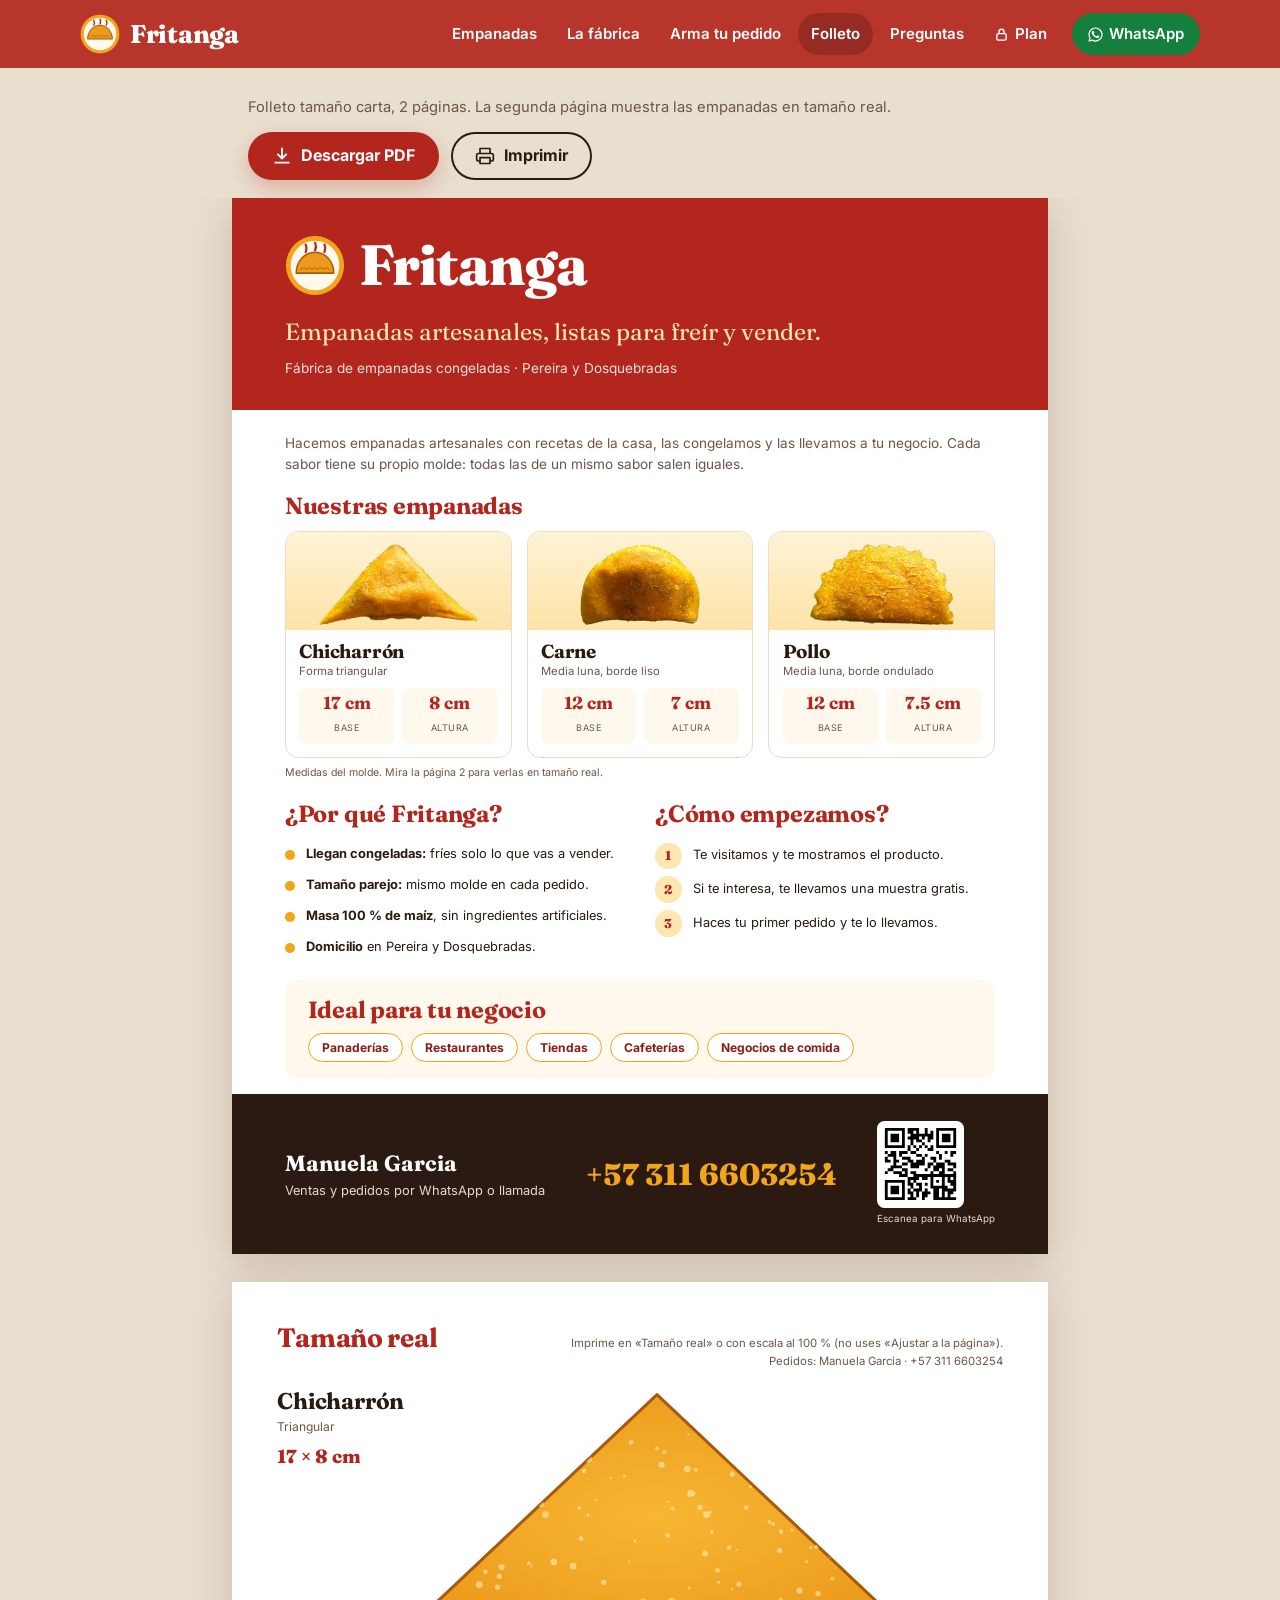
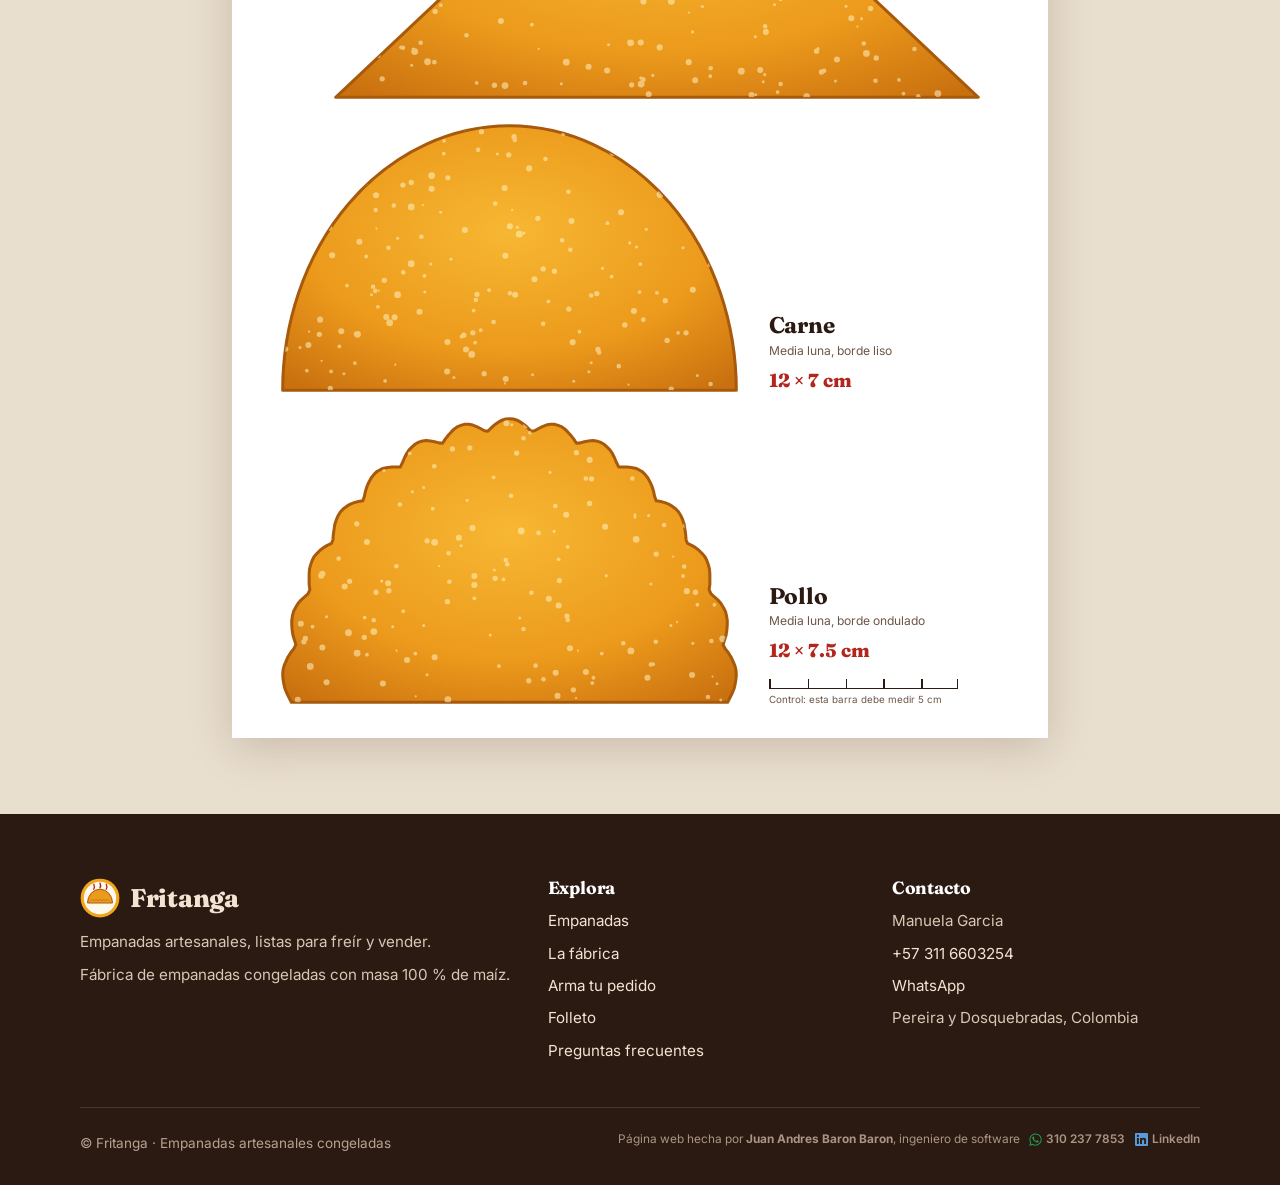
==== commit 9cb286d1: "Rediseño: sabores interactivos, comparador de tamaños, pedido por WhatsApp y plan con seguimiento - " ====
--- a/folleto.html
+++ b/folleto.html
@@ -3,7 +3,20 @@
 <head>
   <meta charset="utf-8">
   <meta name="viewport" content="width=device-width, initial-scale=1">
-  <title>Folleto Fritanga</title>
+  <title>Folleto Fritanga | Empanadas artesanales congeladas</title>
+  <meta name="description" content="Folleto de Fritanga: empanadas de carne, pollo y chicharrón con masa 100 % de maíz, con sus medidas en tamaño real. Para descargar e imprimir.">
+  <meta name="theme-color" content="#b3261e">
+  <link rel="canonical" href="https://juanandresbaronbaron.github.io/fried-food-factory/folleto.html">
+  <meta property="og:type" content="website">
+  <meta property="og:locale" content="es_CO">
+  <meta property="og:site_name" content="Fritanga">
+  <meta property="og:title" content="Folleto Fritanga · Empanadas artesanales, listas para freír y vender">
+  <meta property="og:description" content="Carne, pollo y chicharrón con masa 100 % de maíz. Medidas en tamaño real y contacto para pedidos.">
+  <meta property="og:url" content="https://juanandresbaronbaron.github.io/fried-food-factory/folleto.html">
+  <meta property="og:image" content="https://juanandresbaronbaron.github.io/fried-food-factory/assets/og-image.jpg">
+  <meta property="og:image:width" content="1200">
+  <meta property="og:image:height" content="630">
+  <meta name="twitter:card" content="summary_large_image">
   <link rel="icon" href="assets/logo.svg" type="image/svg+xml">
   <link rel="preconnect" href="https://fonts.googleapis.com">
   <link rel="preconnect" href="https://fonts.gstatic.com" crossorigin>
@@ -74,13 +87,14 @@
     .f-ideal h2 { margin-bottom: .25cm; }
     .f-chips { display: flex; flex-wrap: wrap; gap: .2cm; }
     .f-chips span { background: #fff; border: 1.5px solid var(--gold); color: var(--red-dark); font-weight: 700; font-size: .32cm; padding: .1cm .35cm; border-radius: 999px; }
-    .ruler-note { position: absolute; bottom: .9cm; left: 1.2cm; right: 1.2cm; font-size: .26cm; color: var(--muted); text-align: center; }
+    .calib { margin-top: .35cm; font-size: .26cm; color: var(--muted); }
+    .calib span { display: block; width: 5cm; height: .25cm; margin-bottom: .08cm; border: 1.5px solid var(--ink); border-top: 0; background: repeating-linear-gradient(90deg, var(--ink) 0 1.5px, transparent 1.5px 1cm); }
 
     @media print {
       body { background: #fff; }
       .toolbar, .site-header, .no-print, .skip-link { display: none !important; }
       .viewer { padding: 0; overflow: visible; }
-      .page { margin: 0; box-shadow: none; page-break-after: always; break-after: page; }
+      .page { margin: 0; box-shadow: none; page-break-after: always; break-after: page; zoom: 1 !important; }
       .page:last-child { page-break-after: auto; break-after: auto; }
     }
   </style>
@@ -107,6 +121,7 @@
   <!-- /HEADER -->
 
   <main id="main">
+  <h1 class="sr-only">Folleto de Fritanga</h1>
   <div class="toolbar">
     <p>Folleto tamaño carta, 2 páginas. La segunda página muestra las empanadas en tamaño real.</p>
     <div class="btn-row" style="margin:0">
@@ -124,25 +139,25 @@
         <p class="sub">Fábrica de empanadas congeladas · Pereira y Dosquebradas</p>
       </div>
       <div class="f-body">
-        <p class="f-intro">Hacemos empanadas a mano con recetas de la casa, las congelamos y las llevamos a tu negocio. Cada sabor tiene su propio molde: todas salen del mismo tamaño.</p>
+        <p class="f-intro">Hacemos empanadas artesanales con recetas de la casa, las congelamos y las llevamos a tu negocio. Cada sabor tiene su propio molde: todas las de un mismo sabor salen iguales.</p>
         <h2>Nuestras empanadas</h2>
         <div class="f-products">
           <div class="f-prod">
-            <div class="pic"><img src="assets/foto-chicharron.webp" alt="Empanada de chicharrón"></div>
+            <div class="pic"><img src="assets/foto-chicharron-sm.webp" alt="Empanada de chicharrón"></div>
             <div class="txt">
               <h3>Chicharrón</h3><p class="shape">Forma triangular</p>
               <div class="m"><div><b>17 cm</b><small>Base</small></div><div><b>8 cm</b><small>Altura</small></div></div>
             </div>
           </div>
           <div class="f-prod">
-            <div class="pic"><img src="assets/foto-carne.webp" alt="Empanada de carne"></div>
+            <div class="pic"><img src="assets/foto-carne-sm.webp" alt="Empanada de carne"></div>
             <div class="txt">
               <h3>Carne</h3><p class="shape">Media luna, borde liso</p>
               <div class="m"><div><b>12 cm</b><small>Base</small></div><div><b>7 cm</b><small>Altura</small></div></div>
             </div>
           </div>
           <div class="f-prod">
-            <div class="pic"><img src="assets/foto-pollo.webp" alt="Empanada de pollo"></div>
+            <div class="pic"><img src="assets/foto-pollo-sm.webp" alt="Empanada de pollo"></div>
             <div class="txt">
               <h3>Pollo</h3><p class="shape">Media luna, borde ondulado</p>
               <div class="m"><div><b>12 cm</b><small>Base</small></div><div><b>7.5 cm</b><small>Altura</small></div></div>
@@ -172,7 +187,7 @@
         </div>
         <div class="f-ideal">
           <h2>Ideal para tu negocio</h2>
-          <div class="f-chips"><span>Tiendas</span><span>Cafeterías</span><span>Restaurantes</span><span>Comidas rápidas</span></div>
+          <div class="f-chips"><span>Panaderías</span><span>Restaurantes</span><span>Tiendas</span><span>Cafeterías</span><span>Negocios de comida</span></div>
         </div>
       </div>
       <div class="f-foot">
@@ -189,7 +204,7 @@
     <div class="page p2">
       <div class="p2-head">
         <h2>Tamaño real</h2>
-        <p>Imprime al 100 % (sin "ajustar a página") para ver el tamaño exacto.<br>Pedidos: Manuela Garcia · +57 311 6603254</p>
+        <p>Imprime en «Tamaño real» o con escala al 100&nbsp;% (no uses «Ajustar a la página»).<br>Pedidos: Manuela Garcia · +57 311 6603254</p>
       </div>
       <div class="real chich">
         <img src="assets/chicharron.svg" alt="Chicharrón en tamaño real" style="width:17.3cm;height:8.3cm;margin-left:1.4cm">
@@ -201,7 +216,7 @@
       </div>
       <div class="real">
         <img src="assets/pollo.svg" alt="Pollo en tamaño real" style="width:12.3cm;height:7.8cm">
-        <div class="lbl"><h3>Pollo</h3><p>Media luna, borde ondulado</p><div class="dims">12 × 7.5 cm</div></div>
+        <div class="lbl"><h3>Pollo</h3><p>Media luna, borde ondulado</p><div class="dims">12 × 7.5 cm</div><div class="calib"><span></span>Control: esta barra debe medir 5&nbsp;cm</div></div>
       </div>
     </div>
   </div>
@@ -217,7 +232,7 @@
           <p>Fábrica de empanadas congeladas con masa 100&nbsp;% de maíz.</p>
         </div>
         <div>
-          <h4>Explora</h4>
+          <h2>Explora</h2>
           <ul>
             <li><a href="index.html#empanadas">Empanadas</a></li>
             <li><a href="index.html#fabrica">La fábrica</a></li>
@@ -227,7 +242,7 @@
           </ul>
         </div>
         <div>
-          <h4>Contacto</h4>
+          <h2>Contacto</h2>
           <ul>
             <li>Manuela Garcia</li>
             <li><a href="tel:+573116603254">+57 311 6603254</a></li>
@@ -245,5 +260,18 @@
   <!-- /FOOTER -->
 
   <script src="assets/site.js" defer></script>
+  <script>
+    // En pantallas angostas, achicar las hojas para que se vean completas (al imprimir quedan al 100 %)
+    (function () {
+      var v = document.querySelector(".viewer");
+      var pages = [].slice.call(v.querySelectorAll(".page"));
+      function fit() {
+        var s = Math.min(1, (v.clientWidth - 32) / pages[0].offsetWidth);
+        pages.forEach(function (p) { p.style.zoom = s < 1 ? s.toFixed(4) : ""; });
+      }
+      fit();
+      window.addEventListener("resize", fit);
+    })();
+  </script>
 </body>
 </html>
--- a/styles.css
+++ b/styles.css
@@ -12,8 +12,9 @@
   --red-dark: #8a1c16;
   --gold: #f2a51a;
   --gold-soft: #fde7b0;
-  --wa: #1fa855;
-  --wa-dark: #178a45;
+  --wa: #15803d;
+  --wa-dark: #116b33;
+  --control-line: #a88e78;
   --line: #ecdcc4;
   --radius: 18px;
   --radius-lg: 28px;
@@ -38,7 +39,7 @@
 img { display: block; height: auto; }
 a { color: var(--red); }
 button { font: inherit; }
-h1, h2, h3 { font-family: "Fraunces", Georgia, serif; line-height: 1.12; margin: 0 0 .5em; letter-spacing: -.01em; }
+h1, h2, h3 { font-family: "Fraunces", Georgia, serif; line-height: 1.12; margin: 0 0 .5em; letter-spacing: -.01em; text-wrap: balance; }
 h1 { font-size: clamp(2.3rem, 6vw, 4.2rem); }
 h2 { font-size: clamp(1.8rem, 4vw, 2.7rem); }
 h3 { font-size: 1.3rem; }
@@ -52,12 +53,13 @@
 .section-head.center .lead { margin-left: auto; margin-right: auto; }
 .sr-only { position: absolute; width: 1px; height: 1px; padding: 0; margin: -1px; overflow: hidden; clip: rect(0 0 0 0); white-space: nowrap; border: 0; }
 
-:focus-visible { outline: 3px solid var(--gold); outline-offset: 3px; border-radius: 6px; }
+:focus-visible { outline: 3px solid var(--red-dark); outline-offset: 3px; border-radius: 6px; }
+.site-header :focus-visible, .journey-section :focus-visible, .summary :focus-visible, .cta-card :focus-visible, .site-footer :focus-visible, .marquee :focus-visible { outline-color: var(--gold); }
 .skip-link { position: absolute; left: 12px; top: -60px; background: var(--ink); color: #fff; padding: 10px 16px; border-radius: 10px; z-index: 100; text-decoration: none; font-weight: 700; }
 .skip-link:focus { top: 12px; }
 
 /* ---------- Botones ---------- */
-.btn { display: inline-flex; align-items: center; justify-content: center; gap: 9px; padding: 14px 24px; border-radius: 999px; font-weight: 700; text-decoration: none; border: 0; cursor: pointer; font-size: 1rem; line-height: 1.2; transition: transform .2s var(--ease), box-shadow .2s var(--ease), background .2s; }
+.btn { display: inline-flex; align-items: center; justify-content: center; gap: 9px; padding: 14px 24px; border-radius: 999px; font-weight: 700; text-decoration: none; border: 0; cursor: pointer; font-size: 1rem; line-height: 1.2; text-wrap: balance; text-align: center; transition: transform .2s var(--ease), box-shadow .2s var(--ease), background .2s; }
 .btn svg { width: 20px; height: 20px; flex: none; }
 .btn:hover { transform: translateY(-2px); }
 .btn:active { transform: translateY(0); }
@@ -77,6 +79,7 @@
 /* ---------- Encabezado ---------- */
 .site-header { position: sticky; top: 0; z-index: 50; background: rgba(179, 38, 30, .97); color: #fff; transition: box-shadow .25s, background .25s; }
 .site-header.scrolled { box-shadow: 0 6px 24px rgba(60, 10, 5, .22); background: var(--red); }
+.site-header.menu-open { background: var(--red); }
 @supports (backdrop-filter: blur(8px)) {
   .site-header { background: rgba(179, 38, 30, .92); backdrop-filter: saturate(1.4) blur(8px); }
 }
@@ -86,7 +89,8 @@
 .brand:hover img { transform: rotate(-12deg) scale(1.06); }
 .nav { display: flex; align-items: center; gap: 4px; }
 .nav a { color: #fff; text-decoration: none; font-weight: 600; font-size: .94rem; padding: 9px 13px; border-radius: 999px; transition: background .2s; display: inline-flex; align-items: center; gap: 6px; }
-.nav a:hover, .nav a[aria-current="page"] { background: rgba(255, 255, 255, .16); }
+.nav a:hover { background: rgba(255, 255, 255, .16); }
+.nav a[aria-current="page"] { background: rgba(0, 0, 0, .18); }
 .nav a svg { width: 15px; height: 15px; }
 .nav .nav-cta { margin-left: 8px; background: var(--wa); padding: 9px 16px; }
 .nav .nav-cta:hover { background: var(--wa-dark); }
@@ -115,12 +119,12 @@
 .hero-badges svg { width: 20px; height: 20px; color: var(--wa); flex: none; }
 .hero-art { position: relative; width: 100%; max-width: 540px; aspect-ratio: 1 / 1; justify-self: center; }
 .hero-art .plate { position: absolute; inset: 5%; border-radius: 50%; background: radial-gradient(circle at 50% 45%, #fff 0 58%, #fbf1df 59% 66%, #fff 67%); box-shadow: var(--shadow-lg); }
-.hero-art .ring { position: absolute; inset: 0; border-radius: 50%; border: 2px dashed rgba(179, 38, 30, .25); animation: spin 60s linear infinite; }
+.hero-art .ring { position: absolute; inset: 0; border-radius: 50%; border: 2px dashed rgba(179, 38, 30, .25); animation: spin 60s linear 1; }
 .hero-art .photo { position: absolute; filter: drop-shadow(0 16px 18px rgba(110, 55, 10, .35)); will-change: transform; }
 .hero-art .photo img { width: 100%; }
-.hero-art .p1 { width: 66%; left: 17%; top: 17%; --r: -5deg; animation: float 7s ease-in-out infinite; }
-.hero-art .p2 { width: 46.5%; left: 8%; top: 49%; --r: 7deg; animation: float 8s ease-in-out -2s infinite; }
-.hero-art .p3 { width: 46.5%; left: 47%; top: 50%; --r: -8deg; animation: float 7.5s ease-in-out -4s infinite; }
+.hero-art .p1 { width: 66%; left: 17%; top: 17%; --r: -5deg; animation: float 7s ease-in-out 3; }
+.hero-art .p2 { width: 46.5%; left: 8%; top: 49%; --r: 7deg; animation: float 8s ease-in-out -2s 3; }
+.hero-art .p3 { width: 46.5%; left: 47%; top: 50%; --r: -8deg; animation: float 7.5s ease-in-out -4s 3; }
 .hero-art .photo-inner { transform: rotate(var(--r)) translate(var(--mx, 0), var(--my, 0)); transition: transform .4s var(--ease); }
 .hero-art .sticker { position: absolute; right: 2%; top: 6%; width: 118px; height: 118px; border-radius: 50%; background: var(--red); color: #fff; display: grid; place-items: center; text-align: center; font-family: "Fraunces", serif; font-weight: 800; line-height: 1.05; font-size: 1.05rem; box-shadow: var(--shadow); transform: rotate(12deg); }
 .hero-art .sticker b { display: block; font-size: 1.9rem; color: var(--gold-soft); }
@@ -130,7 +134,7 @@
 
 /* ---------- Cinta ---------- */
 .marquee { background: var(--ink); color: var(--gold-soft); overflow: hidden; padding: 16px 0; font-family: "Fraunces", serif; font-size: 1.25rem; font-weight: 600; }
-.marquee-track { display: flex; width: max-content; animation: marquee 38s linear infinite; }
+.marquee-track { display: flex; width: max-content; animation: marquee 38s linear 3; }
 .marquee-track span { padding: 0 22px; white-space: nowrap; display: inline-flex; align-items: center; gap: 22px; }
 .marquee-track span::after { content: "✦"; color: var(--gold); font-size: .9rem; }
 .marquee:hover .marquee-track { animation-play-state: paused; }
@@ -176,7 +180,7 @@
 .segmented button { border: 0; background: transparent; padding: 9px 16px; border-radius: 999px; font-weight: 700; color: var(--muted); cursor: pointer; font-size: .92rem; }
 .segmented button[aria-pressed="true"] { background: #fff; color: var(--red); box-shadow: var(--shadow-sm); }
 .switch { display: inline-flex; align-items: center; gap: 10px; font-weight: 600; font-size: .92rem; cursor: pointer; user-select: none; }
-.switch input { appearance: none; width: 46px; height: 26px; background: var(--line); border-radius: 999px; position: relative; cursor: pointer; transition: background .2s; margin: 0; }
+.switch input { -webkit-appearance: none; appearance: none; width: 46px; height: 26px; background: var(--control-line); border-radius: 999px; position: relative; cursor: pointer; transition: background .2s; margin: 0; }
 .switch input::after { content: ""; position: absolute; top: 3px; left: 3px; width: 20px; height: 20px; background: #fff; border-radius: 50%; box-shadow: 0 1px 3px rgba(0, 0, 0, .2); transition: transform .2s var(--ease); }
 .switch input:checked { background: var(--red); }
 .switch input:checked::after { transform: translateX(20px); }
@@ -190,6 +194,12 @@
 .compare-stage .lbl-sub { font-weight: 600; font-size: .5px; fill: var(--muted); }
 .compare-stage.overlay .lbl, .compare-stage.overlay .lbl-sub { opacity: 0; }
 .compare-stage.narrow .ruler { display: none; }
+.compare-stage.narrow svg { max-height: 560px; }
+.compare-stage.narrow .lbl { font-size: 1.05px; }
+.compare-stage.narrow .lbl-sub { font-size: .85px; }
+.compare-stage.overlay .shape path { fill-opacity: .3; stroke-width: .12; }
+.compare-stage.overlay [data-shape="carne"] path { stroke-dasharray: .35 .2; }
+.compare-stage.overlay .shape.hl path { fill-opacity: .85; }
 .compare-stage .card { transition: opacity .35s, transform .8s var(--ease); }
 .compare-stage:not(.with-card) .card { opacity: 0; pointer-events: none; }
 .compare-legend { display: flex; flex-wrap: wrap; gap: 16px; margin-top: 14px; font-size: .9rem; color: var(--muted); }
@@ -244,7 +254,7 @@
 .quick { display: flex; gap: 6px; margin-top: 6px; }
 .quick button { border: 1px solid var(--line); background: var(--cream); color: var(--ink-2); font-weight: 700; font-size: .78rem; padding: 4px 10px; border-radius: 999px; cursor: pointer; }
 .quick button:hover { border-color: var(--gold); background: var(--gold-soft); }
-.stepper { display: inline-flex; align-items: center; border: 1.5px solid var(--line); border-radius: 999px; background: #fff; overflow: hidden; }
+.stepper { display: inline-flex; align-items: center; border: 1.5px solid var(--control-line); border-radius: 999px; background: #fff; overflow: hidden; }
 .stepper button { width: 42px; height: 42px; border: 0; background: transparent; font-size: 1.3rem; font-weight: 700; color: var(--red); cursor: pointer; }
 .stepper button:hover { background: var(--cream); }
 .stepper input { width: 58px; height: 42px; border: 0; text-align: center; font-weight: 800; font-size: 1.05rem; color: var(--ink); background: transparent; -moz-appearance: textfield; }
@@ -253,9 +263,10 @@
 .field { display: flex; flex-direction: column; gap: 6px; }
 .field.full { grid-column: 1 / -1; }
 .field label { font-weight: 700; font-size: .88rem; }
-.field input, .field select, .field textarea { font: inherit; padding: 12px 14px; border-radius: 12px; border: 1.5px solid var(--line); background: var(--paper); color: var(--ink); }
+.field input, .field select, .field textarea { font: inherit; width: 100%; min-width: 0; padding: 12px 14px; border-radius: 12px; border: 1.5px solid var(--control-line); background: var(--paper); color: var(--ink); }
+.field input, .field select { height: 50px; line-height: 1.25; }
 .field textarea { resize: vertical; min-height: 70px; }
-.field input:focus, .field select:focus, .field textarea:focus { outline: none; border-color: var(--gold); box-shadow: 0 0 0 4px rgba(242, 165, 26, .2); }
+.field input:focus, .field select:focus, .field textarea:focus { outline: none; border-color: var(--red-dark); box-shadow: 0 0 0 4px rgba(242, 165, 26, .2); }
 .summary { position: sticky; top: calc(var(--header-h) + 20px); background: var(--ink); color: #fff; border-radius: var(--radius-lg); padding: 28px; box-shadow: var(--shadow-lg); }
 .summary h3 { color: #fff; }
 .summary ul { list-style: none; padding: 0; margin: 0 0 16px; }
@@ -267,6 +278,8 @@
 .summary .btn { width: 100%; }
 .summary .fine { font-size: .82rem; color: #cdb8a5; margin: 14px 0 0; }
 .summary .clear { background: none; border: 0; color: #e7d6c6; text-decoration: underline; cursor: pointer; font-size: .85rem; padding: 0; margin-top: 10px; }
+.order-bar { display: none; }
+.order-bar b { color: var(--gold); font-family: "Fraunces", serif; font-size: 1.3rem; margin-left: 4px; }
 .bump { animation: bump .35s var(--ease); }
 @keyframes bump { 40% { transform: scale(1.18); } }
 
@@ -300,7 +313,7 @@
 .site-footer { background: var(--ink); color: #d9c6b4; padding: 64px 0 28px; font-size: .95rem; }
 .footer-grid { display: grid; grid-template-columns: 1.4fr 1fr 1fr; gap: 36px; }
 .site-footer .brand { margin-bottom: 12px; }
-.site-footer h4 { color: #fff; font-family: "Fraunces", serif; font-size: 1.1rem; margin: 0 0 12px; }
+.site-footer h2 { color: #fff; font-family: "Fraunces", serif; font-size: 1.1rem; margin: 0 0 12px; }
 .site-footer ul { list-style: none; padding: 0; margin: 0; display: grid; gap: 8px; }
 .site-footer a { color: #f3e3d3; text-decoration: none; }
 .site-footer a:hover { color: var(--gold); }
@@ -321,7 +334,7 @@
 .fab-wa { position: fixed; right: 18px; bottom: 18px; z-index: 40; width: 60px; height: 60px; border-radius: 50%; background: var(--wa); color: #fff; display: grid; place-items: center; box-shadow: 0 12px 28px rgba(23, 138, 69, .45); transform: translateY(120px); visibility: hidden; transition: transform .4s var(--ease), visibility .4s; }
 .fab-wa.show { transform: none; visibility: visible; }
 .fab-wa svg { width: 32px; height: 32px; }
-.fab-wa::before { content: ""; position: absolute; inset: 0; border-radius: 50%; border: 2px solid var(--wa); animation: pulse 2.4s ease-out infinite; }
+.fab-wa::before { content: ""; position: absolute; inset: 0; border-radius: 50%; border: 2px solid var(--wa); animation: pulse 2.4s ease-out 4; }
 @keyframes pulse { from { transform: scale(1); opacity: .8; } to { transform: scale(1.6); opacity: 0; } }
 .toast { position: fixed; left: 50%; bottom: 24px; z-index: 60; transform: translate(-50%, 24px); opacity: 0; visibility: hidden; background: var(--ink); color: #fff; padding: 12px 20px; border-radius: 999px; font-weight: 600; box-shadow: var(--shadow-lg); transition: transform .35s var(--ease), opacity .25s, visibility .35s; display: flex; align-items: center; gap: 10px; max-width: calc(100vw - 32px); }
 .toast.show { transform: translate(-50%, 0); opacity: 1; visibility: visible; }
@@ -341,7 +354,11 @@
   .stats-grid { grid-template-columns: 1fr 1fr; }
   .footer-grid { grid-template-columns: 1fr 1fr; }
   .footer-grid > :first-child { grid-column: 1 / -1; }
-  .hero-art { max-width: 440px; }
+  .hero-grid { gap: 24px; }
+  .hero-art { order: -1; max-width: 300px; }
+  .flavor-stage::before { width: auto; height: 86%; }
+  .toast { bottom: 88px; }
+  .order-bar:not([hidden]) { display: flex; position: sticky; bottom: 12px; z-index: 5; justify-content: space-between; align-items: center; gap: 12px; margin: 16px 70px 0 0; padding: 8px 8px 8px 18px; background: var(--ink); color: #fff; border-radius: 999px; box-shadow: var(--shadow-lg); white-space: nowrap; }
 }
 @media (max-width: 640px) {
   section { padding: 64px 0; }
@@ -355,6 +372,7 @@
   .order-row .stepper { grid-column: 1 / -1; justify-self: start; }
   .fields { grid-template-columns: 1fr; }
   .footer-grid { grid-template-columns: 1fr; }
+  .hero-art .caption { display: none; }
   .hero-art .sticker { width: 92px; height: 92px; font-size: .85rem; }
   .hero-art .sticker b { font-size: 1.5rem; }
   .compare { padding: 14px; }
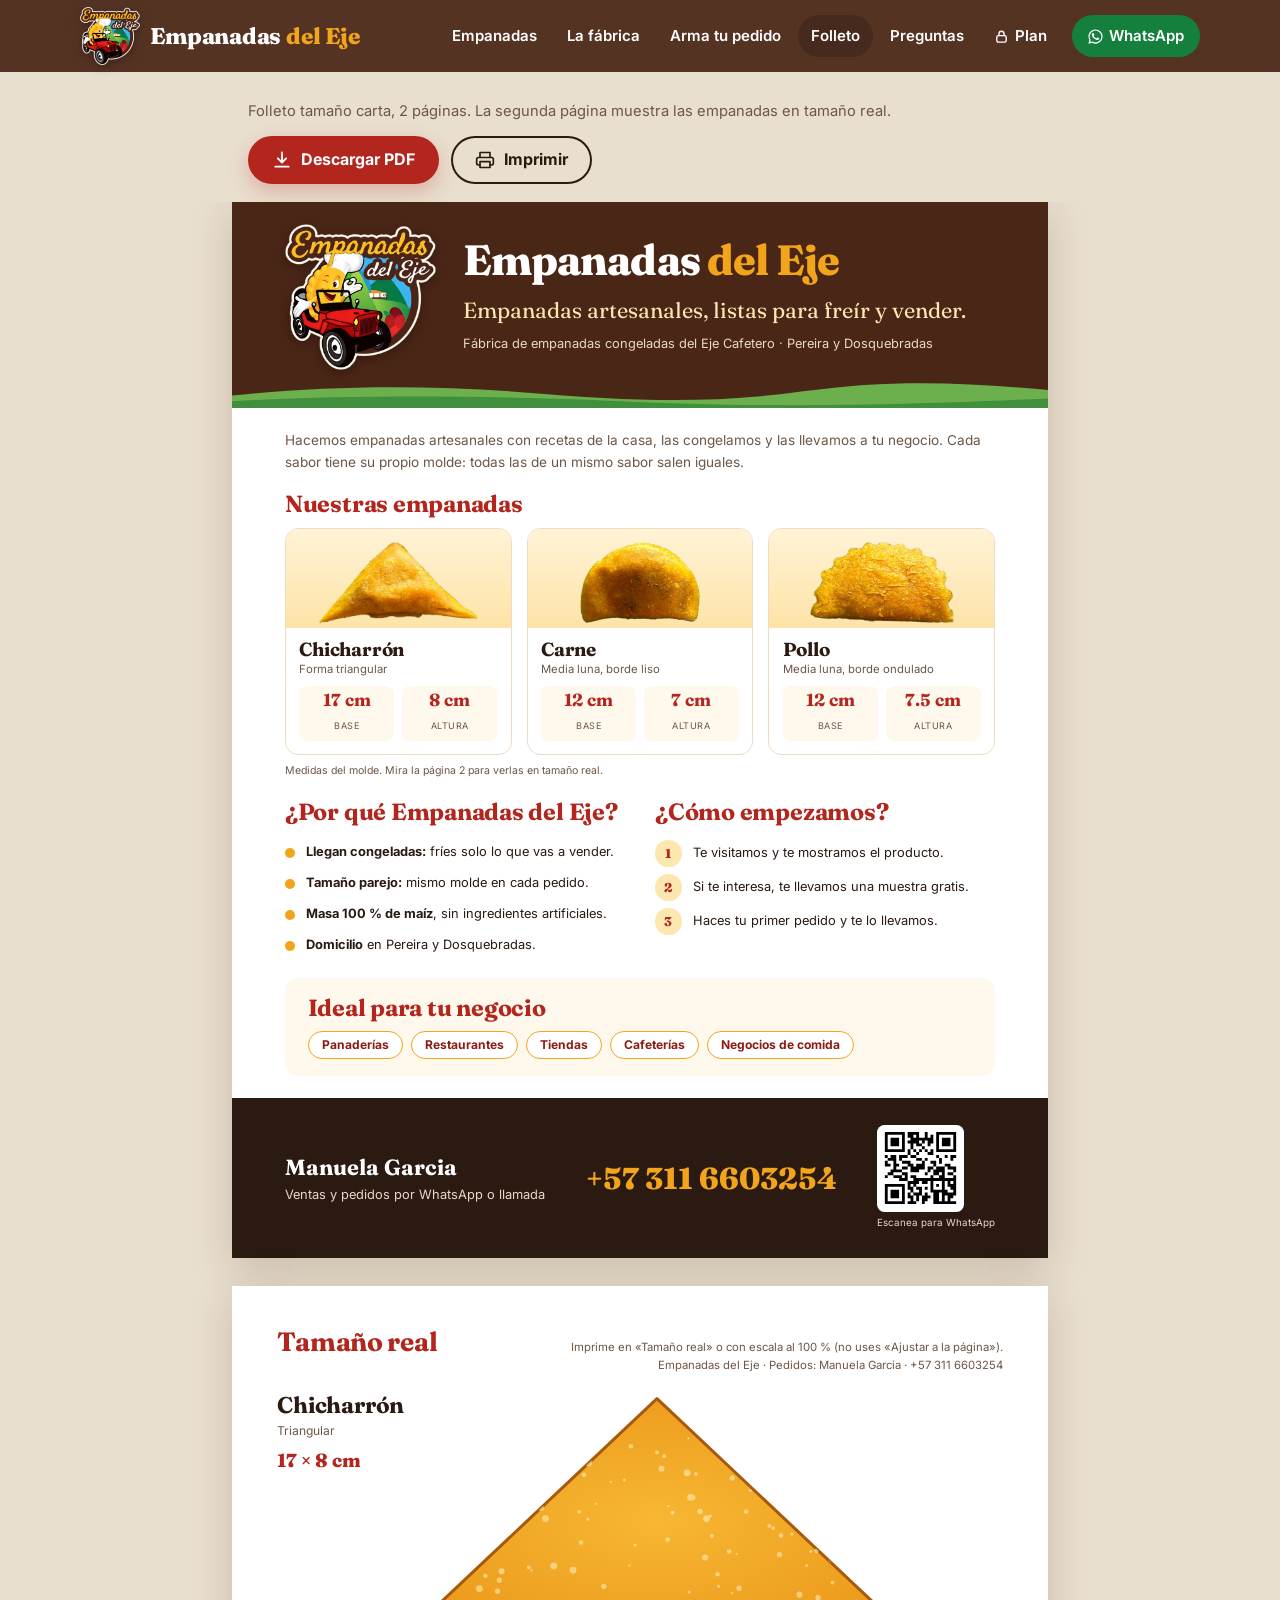
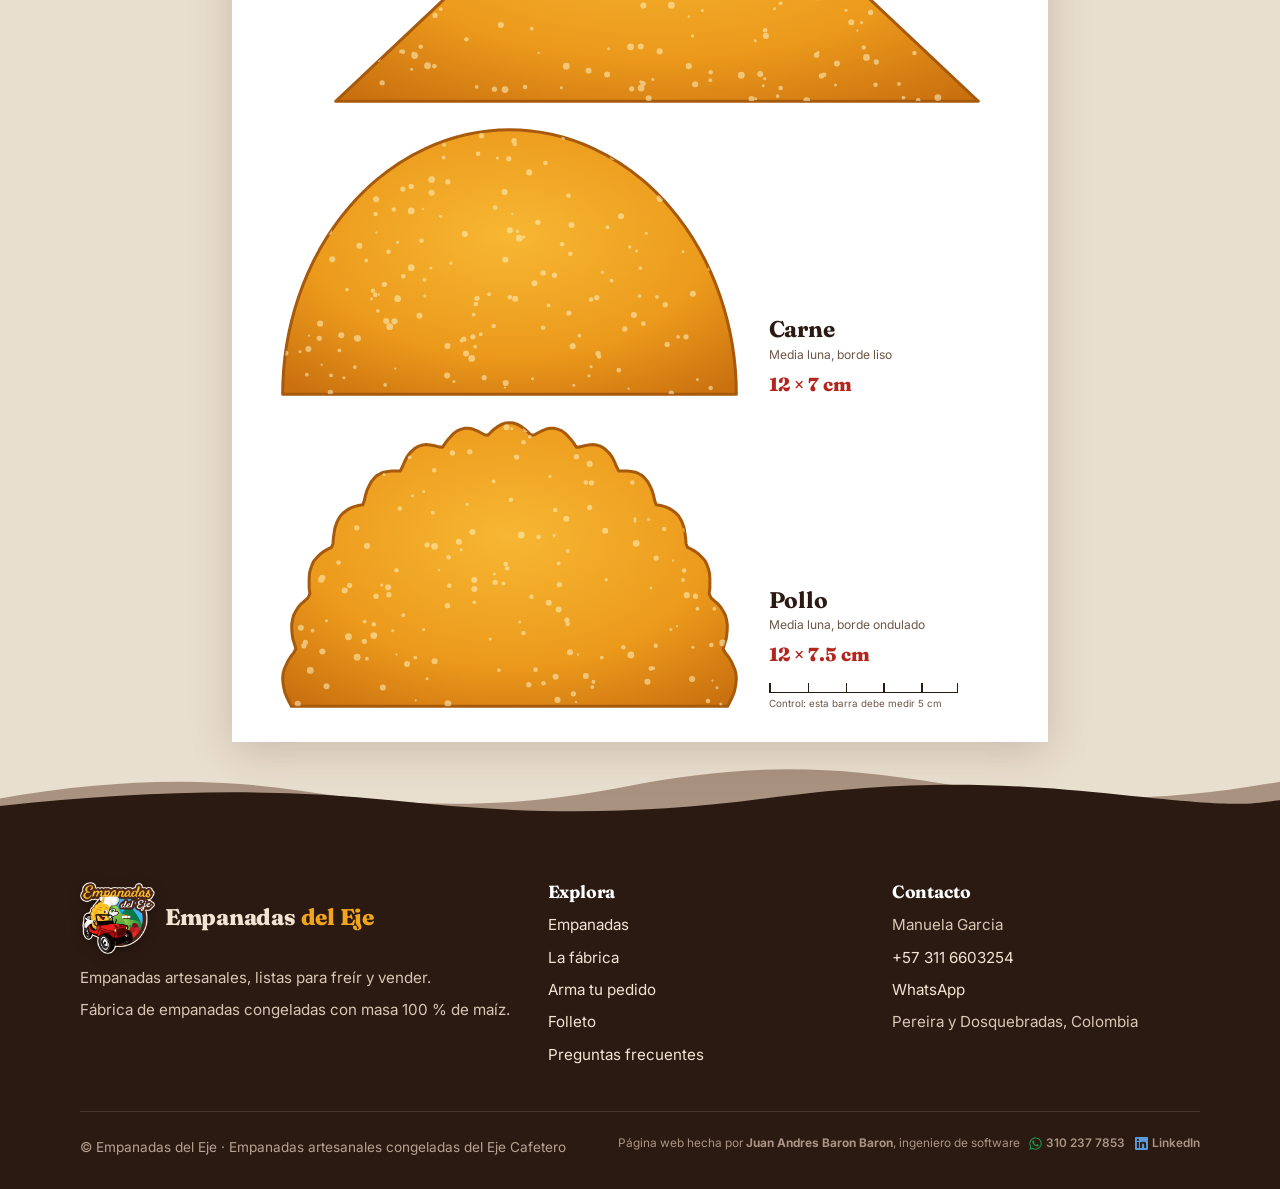
==== commit 0fc7e806: "Empanadas del Eje: nuevo nombre, logo restaurado y detalles del Eje Cafetero - Logo restaurado con c" ====
--- a/folleto.html
+++ b/folleto.html
@@ -3,21 +3,23 @@
 <head>
   <meta charset="utf-8">
   <meta name="viewport" content="width=device-width, initial-scale=1">
-  <title>Folleto Fritanga | Empanadas artesanales congeladas</title>
-  <meta name="description" content="Folleto de Fritanga: empanadas de carne, pollo y chicharrón con masa 100 % de maíz, con sus medidas en tamaño real. Para descargar e imprimir.">
-  <meta name="theme-color" content="#b3261e">
+  <title>Folleto Empanadas del Eje | Empanadas artesanales congeladas</title>
+  <meta name="description" content="Folleto de Empanadas del Eje: empanadas de carne, pollo y chicharrón con masa 100 % de maíz, con sus medidas en tamaño real. Para descargar e imprimir.">
+  <meta name="theme-color" content="#4a2617">
   <link rel="canonical" href="https://juanandresbaronbaron.github.io/fried-food-factory/folleto.html">
   <meta property="og:type" content="website">
   <meta property="og:locale" content="es_CO">
-  <meta property="og:site_name" content="Fritanga">
-  <meta property="og:title" content="Folleto Fritanga · Empanadas artesanales, listas para freír y vender">
+  <meta property="og:site_name" content="Empanadas del Eje">
+  <meta property="og:title" content="Folleto Empanadas del Eje · Empanadas artesanales, listas para freír y vender">
   <meta property="og:description" content="Carne, pollo y chicharrón con masa 100 % de maíz. Medidas en tamaño real y contacto para pedidos.">
   <meta property="og:url" content="https://juanandresbaronbaron.github.io/fried-food-factory/folleto.html">
   <meta property="og:image" content="https://juanandresbaronbaron.github.io/fried-food-factory/assets/og-image.jpg">
   <meta property="og:image:width" content="1200">
   <meta property="og:image:height" content="630">
   <meta name="twitter:card" content="summary_large_image">
-  <link rel="icon" href="assets/logo.svg" type="image/svg+xml">
+  <link rel="icon" href="assets/favicon-48.png" sizes="48x48" type="image/png">
+  <link rel="icon" href="assets/favicon-32.png" sizes="32x32" type="image/png">
+  <link rel="apple-touch-icon" href="assets/icon-180.png">
   <link rel="preconnect" href="https://fonts.googleapis.com">
   <link rel="preconnect" href="https://fonts.gstatic.com" crossorigin>
   <link href="https://fonts.googleapis.com/css2?family=Fraunces:opsz,wght@9..144,600;9..144,800&family=Inter:wght@400;600;700&display=swap" rel="stylesheet">
@@ -35,12 +37,15 @@
       -webkit-print-color-adjust: exact; print-color-adjust: exact;
     }
     /* Página 1 */
-    .f-head { background: var(--red); color: #fff; padding: 1cm 1.4cm .8cm; position: relative; }
-    .f-head .logo { display: flex; align-items: center; gap: .35cm; }
-    .f-head .logo img { width: 1.6cm; }
-    .f-head .logo span { font-family: "Fraunces", serif; font-weight: 800; font-size: 1.5cm; line-height: 1; letter-spacing: -.02em; }
-    .f-head .slogan { font-family: "Fraunces", serif; font-size: .62cm; margin: .45cm 0 0; color: var(--gold-soft); }
-    .f-head .sub { margin: .2cm 0 0; font-size: .36cm; color: #ffe0dc; }
+    .f-head { background: var(--coffee); color: #fff; padding: .6cm 1.4cm 1cm; position: relative; display: flex; align-items: center; gap: .7cm; overflow: hidden; }
+    .f-head .logo { flex: none; width: 4cm; position: relative; z-index: 1; }
+    .f-head .logo img { width: 100%; filter: drop-shadow(0 .1cm .15cm rgba(0, 0, 0, .3)); }
+    .f-head .txt { position: relative; z-index: 1; }
+    .f-head .name { font-family: "Fraunces", serif; font-weight: 800; font-size: 1.12cm; line-height: 1; letter-spacing: -.02em; margin: 0; }
+    .f-head .name em { font-style: normal; color: var(--gold); }
+    .f-head .slogan { font-family: "Fraunces", serif; font-size: .58cm; margin: .3cm 0 0; color: var(--gold-soft); }
+    .f-head .sub { margin: .18cm 0 0; font-size: .34cm; color: #ead8c6; }
+    .f-head .hills { position: absolute; left: 0; right: 0; bottom: -1px; width: 100%; height: .75cm; }
     .f-body { padding: .6cm 1.4cm 0; }
     .f-body h2 { font-size: .62cm; margin: 0 0 .3cm; color: var(--red); }
     .f-intro { font-size: .36cm; color: var(--muted); margin: 0 0 .45cm; }
@@ -105,7 +110,7 @@
   <!-- HEADER -->
   <header class="site-header" data-header>
     <div class="wrap header-inner">
-      <a class="brand" href="index.html"><img src="assets/logo.svg" alt="" width="40" height="40"><span>Fritanga</span></a>
+      <a class="brand" href="index.html"><img src="assets/logo-sticker-480.webp" alt="" width="60" height="58"><span>Empanadas <em>del Eje</em></span></a>
       <button class="menu-toggle" type="button" aria-expanded="false" aria-controls="site-nav" aria-label="Abrir menú"><span></span><span></span><span></span></button>
       <nav id="site-nav" class="nav" aria-label="Principal">
         <a href="index.html#empanadas">Empanadas</a>
@@ -121,11 +126,11 @@
   <!-- /HEADER -->
 
   <main id="main">
-  <h1 class="sr-only">Folleto de Fritanga</h1>
+  <h1 class="sr-only">Folleto de Empanadas del Eje</h1>
   <div class="toolbar">
     <p>Folleto tamaño carta, 2 páginas. La segunda página muestra las empanadas en tamaño real.</p>
     <div class="btn-row" style="margin:0">
-      <a class="btn btn-primary" href="assets/folleto-fritanga.pdf" download><svg aria-hidden="true"><use href="assets/icons.svg#i-download"/></svg>Descargar PDF</a>
+      <a class="btn btn-primary" href="assets/folleto-empanadas-del-eje.pdf" download><svg aria-hidden="true"><use href="assets/icons.svg#i-download"/></svg>Descargar PDF</a>
       <button class="btn btn-ghost" type="button" onclick="window.print()"><svg aria-hidden="true"><use href="assets/icons.svg#i-print"/></svg>Imprimir</button>
     </div>
   </div>
@@ -134,9 +139,13 @@
     <!-- Página 1 -->
     <div class="page">
       <div class="f-head">
-        <div class="logo"><img src="assets/logo.svg" alt=""><span>Fritanga</span></div>
-        <p class="slogan">Empanadas artesanales, listas para freír y vender.</p>
-        <p class="sub">Fábrica de empanadas congeladas · Pereira y Dosquebradas</p>
+        <div class="logo"><img src="assets/logo-sticker-480.webp" alt="Logo de Empanadas del Eje"></div>
+        <div class="txt">
+          <p class="name">Empanadas <em>del Eje</em></p>
+          <p class="slogan">Empanadas artesanales, listas para freír y vender.</p>
+          <p class="sub">Fábrica de empanadas congeladas del Eje Cafetero · Pereira y Dosquebradas</p>
+        </div>
+        <svg class="hills" viewBox="0 0 800 40" preserveAspectRatio="none" aria-hidden="true"><path d="M0 40 V22 C 90 8, 190 6, 290 18 S 470 34, 560 16 S 720 4, 800 14 V40 Z" fill="#6cb04e"/><path d="M0 40 V30 C 120 20, 260 22, 380 30 S 620 38, 800 26 V40 Z" fill="#3f8f3c"/></svg>
       </div>
       <div class="f-body">
         <p class="f-intro">Hacemos empanadas artesanales con recetas de la casa, las congelamos y las llevamos a tu negocio. Cada sabor tiene su propio molde: todas las de un mismo sabor salen iguales.</p>
@@ -168,7 +177,7 @@
 
         <div class="f-cols">
           <div>
-            <h2>¿Por qué Fritanga?</h2>
+            <h2>¿Por qué Empanadas del Eje?</h2>
             <ul class="f-list">
               <li><strong>Llegan congeladas:</strong> fríes solo lo que vas a vender.</li>
               <li><strong>Tamaño parejo:</strong> mismo molde en cada pedido.</li>
@@ -204,7 +213,7 @@
     <div class="page p2">
       <div class="p2-head">
         <h2>Tamaño real</h2>
-        <p>Imprime en «Tamaño real» o con escala al 100&nbsp;% (no uses «Ajustar a la página»).<br>Pedidos: Manuela Garcia · +57 311 6603254</p>
+        <p>Imprime en «Tamaño real» o con escala al 100&nbsp;% (no uses «Ajustar a la página»).<br>Empanadas del Eje · Pedidos: Manuela Garcia · +57 311 6603254</p>
       </div>
       <div class="real chich">
         <img src="assets/chicharron.svg" alt="Chicharrón en tamaño real" style="width:17.3cm;height:8.3cm;margin-left:1.4cm">
@@ -227,7 +236,7 @@
     <div class="wrap">
       <div class="footer-grid">
         <div>
-          <a class="brand" href="index.html"><img src="assets/logo.svg" alt="" width="40" height="40"><span>Fritanga</span></a>
+          <a class="brand" href="index.html"><img src="assets/logo-sticker-480.webp" alt="" width="60" height="58"><span>Empanadas <em>del Eje</em></span></a>
           <p>Empanadas artesanales, listas para freír y vender.</p>
           <p>Fábrica de empanadas congeladas con masa 100&nbsp;% de maíz.</p>
         </div>
@@ -252,7 +261,7 @@
         </div>
       </div>
       <div class="footer-bottom">
-        <span>© Fritanga · Empanadas artesanales congeladas</span>
+        <span>© Empanadas del Eje · Empanadas artesanales congeladas del Eje Cafetero</span>
         <p class="credit">Página web hecha por <strong>Juan Andres Baron Baron</strong>, ingeniero de software <span class="credit-links"><a class="wa" href="https://wa.me/573102377853" target="_blank" rel="noopener"><svg aria-hidden="true"><use href="assets/icons.svg#i-wa"/></svg>310 237 7853</a><a class="li" href="https://www.linkedin.com/in/juan-andres-baron-baron/" target="_blank" rel="noopener"><svg aria-hidden="true"><use href="assets/icons.svg#i-li"/></svg>LinkedIn</a></span></p>
       </div>
     </div>
--- a/styles.css
+++ b/styles.css
@@ -1,5 +1,5 @@
 /* ==========================================================
-   Fritanga · estilos compartidos
+   Empanadas del Eje · estilos compartidos
    ========================================================== */
 :root {
   --cream: #fff8ec;
@@ -12,6 +12,12 @@
   --red-dark: #8a1c16;
   --gold: #f2a51a;
   --gold-soft: #fde7b0;
+  --coffee: #4a2617;
+  --coffee-2: #5d321d;
+  --green: #2f7d32;
+  --green-dark: #1f5d23;
+  --green-soft: #e6f2dc;
+  --sky: #e3f2f9;
   --wa: #15803d;
   --wa-dark: #116b33;
   --control-line: #a88e78;
@@ -21,7 +27,7 @@
   --shadow-sm: 0 2px 10px rgba(80, 40, 10, .06);
   --shadow: 0 14px 40px rgba(110, 55, 10, .12);
   --shadow-lg: 0 30px 70px rgba(110, 55, 10, .18);
-  --header-h: 68px;
+  --header-h: 72px;
   --ease: cubic-bezier(.2, .7, .2, 1);
 }
 
@@ -77,16 +83,17 @@
 .btn-row { display: flex; gap: 12px; flex-wrap: wrap; margin-top: 28px; }
 
 /* ---------- Encabezado ---------- */
-.site-header { position: sticky; top: 0; z-index: 50; background: rgba(179, 38, 30, .97); color: #fff; transition: box-shadow .25s, background .25s; }
-.site-header.scrolled { box-shadow: 0 6px 24px rgba(60, 10, 5, .22); background: var(--red); }
-.site-header.menu-open { background: var(--red); }
+.site-header { position: sticky; top: 0; z-index: 50; background: rgba(74, 38, 23, .97); color: #fff; transition: box-shadow .25s, background .25s; }
+.site-header.scrolled { box-shadow: 0 6px 24px rgba(40, 18, 8, .28); background: var(--coffee); }
+.site-header.menu-open { background: var(--coffee); }
 @supports (backdrop-filter: blur(8px)) {
-  .site-header { background: rgba(179, 38, 30, .92); backdrop-filter: saturate(1.4) blur(8px); }
+  .site-header { background: rgba(74, 38, 23, .93); backdrop-filter: saturate(1.4) blur(8px); }
 }
 .header-inner { display: flex; align-items: center; justify-content: space-between; gap: 16px; min-height: var(--header-h); }
-.brand { display: flex; align-items: center; gap: 10px; color: #fff; text-decoration: none; font-family: "Fraunces", serif; font-weight: 800; font-size: 1.6rem; letter-spacing: -.01em; }
-.brand img { width: 40px; height: 40px; transition: transform .5s var(--ease); }
-.brand:hover img { transform: rotate(-12deg) scale(1.06); }
+.brand { display: flex; align-items: center; gap: 10px; color: #fff; text-decoration: none; font-family: "Fraunces", serif; font-weight: 800; font-size: 1.42rem; letter-spacing: -.01em; line-height: 1; white-space: nowrap; }
+.brand em { font-style: normal; color: var(--gold); }
+.brand img { width: auto; height: 58px; filter: drop-shadow(0 3px 6px rgba(0, 0, 0, .28)); transition: transform .5s var(--ease); }
+.brand:hover img { transform: rotate(-6deg) scale(1.06); }
 .nav { display: flex; align-items: center; gap: 4px; }
 .nav a { color: #fff; text-decoration: none; font-weight: 600; font-size: .94rem; padding: 9px 13px; border-radius: 999px; transition: background .2s; display: inline-flex; align-items: center; gap: 6px; }
 .nav a:hover { background: rgba(255, 255, 255, .16); }
@@ -108,10 +115,20 @@
 .js [data-reveal].is-visible { opacity: 1; transform: none; }
 
 /* ---------- Hero ---------- */
-.hero { position: relative; overflow: hidden; padding: 72px 0 96px; background:
+.hero { position: relative; overflow: hidden; padding: 72px 0 calc(var(--hills-h) * .78); --hills-h: clamp(120px, 13vw, 190px); background:
   radial-gradient(900px 500px at 85% 20%, #ffe0a0 0, transparent 60%),
-  radial-gradient(600px 400px at 0% 100%, #ffeacc 0, transparent 60%), var(--cream); }
+  radial-gradient(700px 360px at 10% 0%, var(--sky) 0, transparent 70%), var(--cream); }
+.hero-grid { position: relative; z-index: 1; }
+.hero-hills { position: absolute; left: 0; right: 0; bottom: -1px; height: var(--hills-h); z-index: 0; pointer-events: none; }
+.hero-hills svg { display: block; width: 100%; height: 100%; }
+.hero-hills .jeep { pointer-events: auto; cursor: pointer; }
+.hero-hills .wheel { transform-box: fill-box; transform-origin: center; }
+.hero-hills.driving .wheel { animation: wheel .45s linear infinite; }
+.hero-hills.driving .jeep-body { animation: bounce .3s ease-in-out infinite alternate; }
+@keyframes wheel { to { transform: rotate(360deg); } }
+@keyframes bounce { to { transform: translateY(-.9px); } }
 .hero-grid { display: grid; grid-template-columns: 1.05fr 1fr; gap: 48px; align-items: center; }
+.hero .eyebrow { color: var(--green); }
 .hero h1 .accent { color: var(--red); display: block; }
 .hero .lead { font-size: 1.18rem; }
 .hero-badges { list-style: none; padding: 0; margin: 28px 0 0; display: flex; flex-wrap: wrap; gap: 10px; }
@@ -146,6 +163,20 @@
 .stat { text-align: center; padding: 10px; }
 .stat b { display: block; font-family: "Fraunces", serif; font-size: clamp(2.4rem, 5vw, 3.4rem); color: var(--red); line-height: 1; }
 .stat span { display: block; margin-top: 8px; color: var(--muted); font-weight: 600; font-size: .95rem; }
+
+/* ---------- Del Eje ---------- */
+.eje-section { background: linear-gradient(180deg, var(--sky) 0, #f1f8ec 55%, var(--cream) 100%); position: relative; overflow: hidden; }
+.eje-grid { display: grid; grid-template-columns: .9fr 1.1fr; gap: 56px; align-items: center; }
+.eje-logo { position: relative; max-width: 440px; width: 100%; justify-self: center; perspective: 900px; }
+.eje-logo img { position: relative; width: 100%; filter: drop-shadow(0 22px 26px rgba(74, 38, 23, .28)); transform: rotate3d(var(--ty, 0), var(--tx, 0), 0, var(--ta, 0deg)); transition: transform .5s var(--ease); }
+.eje-sun { position: absolute; inset: 6% 4% 2%; border-radius: 50%; background: radial-gradient(circle at 50% 45%, #fff6d6 0, #ffe39a 55%, rgba(255, 227, 154, 0) 72%); }
+.eje-text .eyebrow { color: var(--green); }
+.eje-points { list-style: none; padding: 0; margin: 26px 0 0; display: grid; gap: 12px; }
+.eje-points li { display: flex; align-items: center; gap: 14px; background: rgba(255, 255, 255, .75); border: 1px solid #d9e8cc; border-radius: 16px; padding: 12px 16px; }
+.eje-points .ico { width: 46px; height: 46px; flex: none; border-radius: 14px; display: grid; place-items: center; background: var(--green-soft); color: var(--green); }
+.eje-points svg { width: 24px; height: 24px; }
+.eje-points b { display: block; font-size: 1.02rem; }
+.eje-points span:not(.ico) { color: var(--muted); font-size: .92rem; }
 
 /* ---------- Productos ---------- */
 .explorer { display: grid; grid-template-columns: 1.1fr 1fr; gap: 0; background: var(--paper); border: 1px solid var(--line); border-radius: var(--radius-lg); overflow: hidden; box-shadow: var(--shadow); }
@@ -310,7 +341,9 @@
 .person .btn-row { margin-top: 14px; }
 
 /* ---------- Pie de página ---------- */
-.site-footer { background: var(--ink); color: #d9c6b4; padding: 64px 0 28px; font-size: .95rem; }
+.site-footer { position: relative; background: var(--ink); color: #d9c6b4; padding: 64px 0 28px; font-size: .95rem; }
+.site-footer::before { content: ""; position: absolute; left: 0; right: 0; bottom: calc(100% - 1px); height: clamp(28px, 4.5vw, 56px); background: url("assets/montanas-pie.svg") bottom / 100% 100% no-repeat; pointer-events: none; }
+.site-footer .brand img { height: 72px; }
 .footer-grid { display: grid; grid-template-columns: 1.4fr 1fr 1fr; gap: 36px; }
 .site-footer .brand { margin-bottom: 12px; }
 .site-footer h2 { color: #fff; font-family: "Fraunces", serif; font-size: 1.1rem; margin: 0 0 12px; }
@@ -343,7 +376,7 @@
 /* ---------- Responsive ---------- */
 @media (max-width: 960px) {
   .menu-toggle { display: block; }
-  .nav { position: absolute; left: 0; right: 0; top: 100%; flex-direction: column; align-items: stretch; gap: 2px; background: var(--red); padding: 10px 16px 18px; box-shadow: 0 18px 30px rgba(60, 10, 5, .25); transform-origin: top; transform: scaleY(.96); opacity: 0; visibility: hidden; transition: opacity .2s, transform .2s var(--ease), visibility .2s; }
+  .nav { position: absolute; left: 0; right: 0; top: 100%; flex-direction: column; align-items: stretch; gap: 2px; background: var(--coffee); padding: 10px 16px 18px; box-shadow: 0 18px 30px rgba(40, 18, 8, .3); transform-origin: top; transform: scaleY(.96); opacity: 0; visibility: hidden; transition: opacity .2s, transform .2s var(--ease), visibility .2s; }
   .nav.open { opacity: 1; transform: none; visibility: visible; }
   .nav a { padding: 13px 14px; font-size: 1.02rem; border-radius: 12px; }
   .nav .nav-cta { margin: 8px 0 0; justify-content: center; }
@@ -356,6 +389,8 @@
   .footer-grid > :first-child { grid-column: 1 / -1; }
   .hero-grid { gap: 24px; }
   .hero-art { order: -1; max-width: 300px; }
+  .eje-grid { grid-template-columns: 1fr; gap: 28px; }
+  .eje-logo { max-width: 320px; }
   .flavor-stage::before { width: auto; height: 86%; }
   .toast { bottom: 88px; }
   .order-bar:not([hidden]) { display: flex; position: sticky; bottom: 12px; z-index: 5; justify-content: space-between; align-items: center; gap: 12px; margin: 16px 70px 0 0; padding: 8px 8px 8px 18px; background: var(--ink); color: #fff; border-radius: 999px; box-shadow: var(--shadow-lg); white-space: nowrap; }
@@ -373,6 +408,9 @@
   .fields { grid-template-columns: 1fr; }
   .footer-grid { grid-template-columns: 1fr; }
   .hero-art .caption { display: none; }
+  .hero { --hills-h: 116px; padding-bottom: 110px; }
+  .brand { font-size: 1.18rem; gap: 8px; }
+  .brand img { height: 50px; }
   .hero-art .sticker { width: 92px; height: 92px; font-size: .85rem; }
   .hero-art .sticker b { font-size: 1.5rem; }
   .compare { padding: 14px; }
@@ -382,6 +420,7 @@
   *, *::before, *::after { animation-duration: .001ms !important; animation-iteration-count: 1 !important; transition-duration: .001ms !important; scroll-behavior: auto !important; }
   .js [data-reveal] { opacity: 1; transform: none; }
   .marquee-track { animation: none; }
+  .eje-logo img { transform: none !important; }
 }
 @media print {
   .no-print, .fab-wa, .toast, .skip-link { display: none !important; }
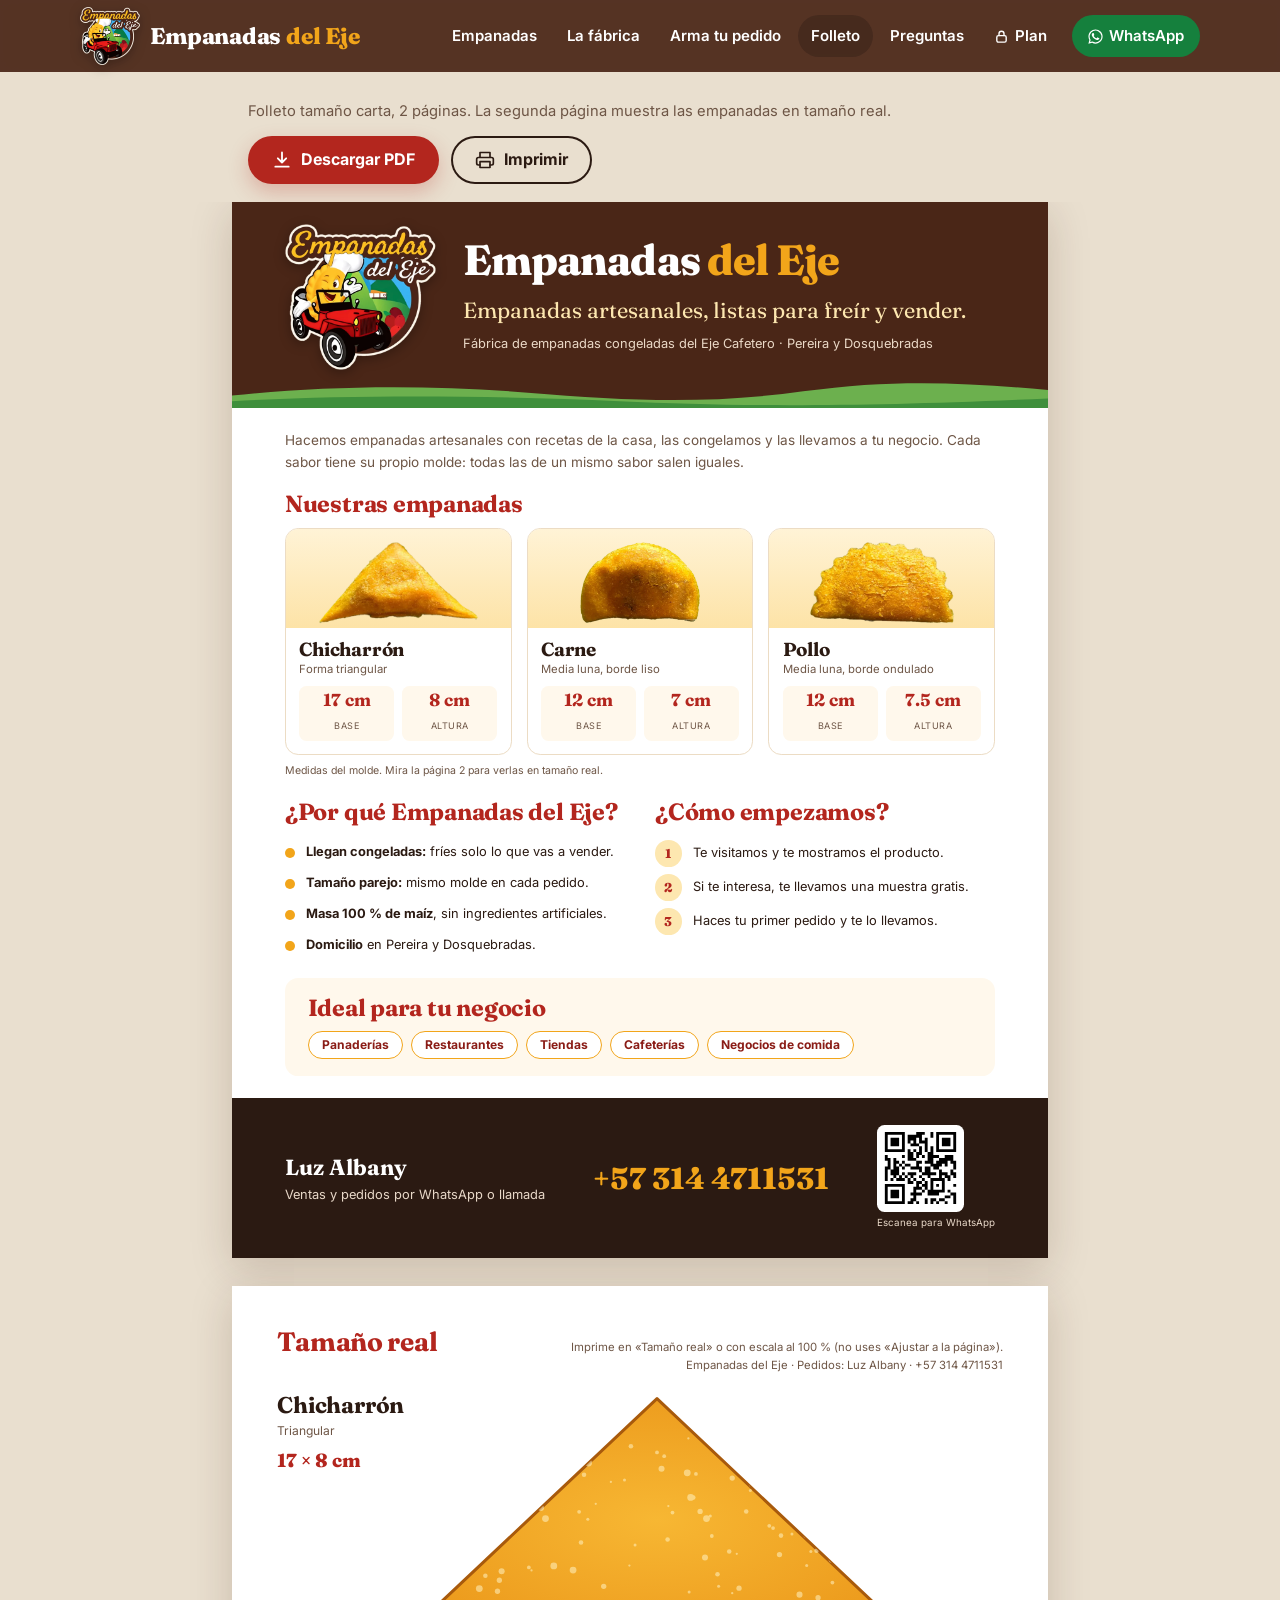
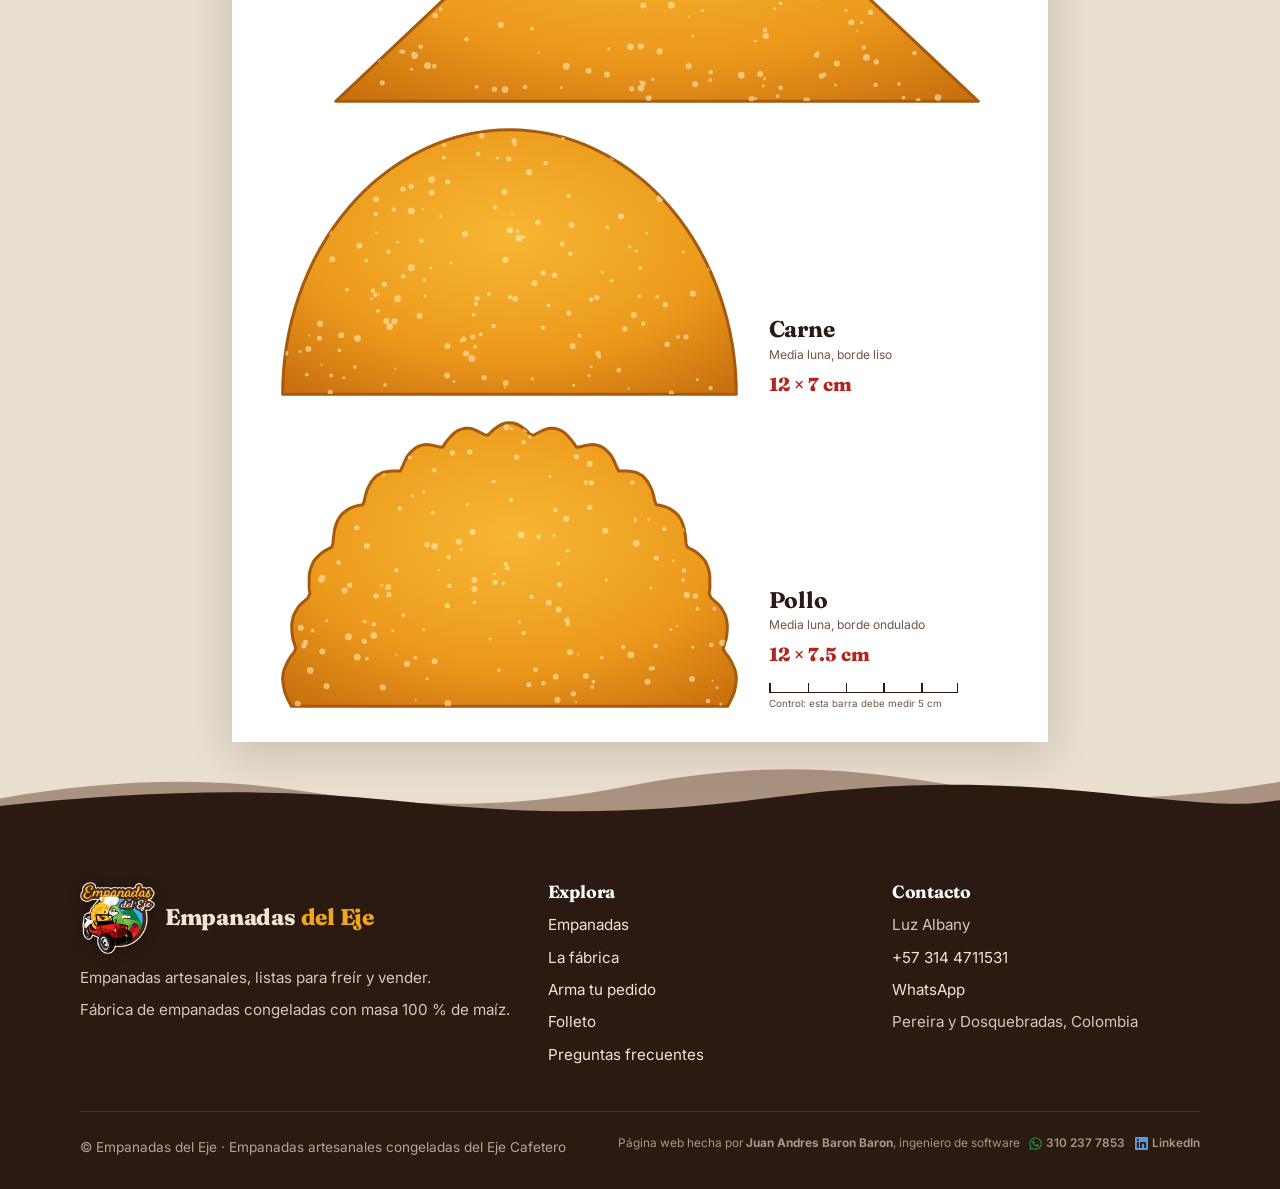
==== commit 19171b5e: "Contacto: Luz Albany, +57 314 4711531 Actualiza enlaces de WhatsApp, teléfono, mensajes de pedido, c" ====
--- a/folleto.html
+++ b/folleto.html
@@ -119,7 +119,7 @@
         <a href="folleto.html" aria-current="page">Folleto</a>
         <a href="index.html#preguntas">Preguntas</a>
         <a href="plan.html"><svg aria-hidden="true"><use href="assets/icons.svg#i-lock"/></svg>Plan</a>
-        <a class="nav-cta" href="https://wa.me/573116603254" target="_blank" rel="noopener"><svg aria-hidden="true"><use href="assets/icons.svg#i-wa"/></svg>WhatsApp</a>
+        <a class="nav-cta" href="https://wa.me/573144711531" target="_blank" rel="noopener"><svg aria-hidden="true"><use href="assets/icons.svg#i-wa"/></svg>WhatsApp</a>
       </nav>
     </div>
   </header>
@@ -200,8 +200,8 @@
         </div>
       </div>
       <div class="f-foot">
-        <div class="who"><strong>Manuela Garcia</strong>Ventas y pedidos por WhatsApp o llamada</div>
-        <div class="tel">+57 311 6603254</div>
+        <div class="who"><strong>Luz Albany</strong>Ventas y pedidos por WhatsApp o llamada</div>
+        <div class="tel">+57 314 4711531</div>
         <div>
           <div class="qr"><img src="assets/qr-whatsapp.svg" alt="Código QR de WhatsApp"></div>
           <div class="qrtxt">Escanea para WhatsApp</div>
@@ -213,7 +213,7 @@
     <div class="page p2">
       <div class="p2-head">
         <h2>Tamaño real</h2>
-        <p>Imprime en «Tamaño real» o con escala al 100&nbsp;% (no uses «Ajustar a la página»).<br>Empanadas del Eje · Pedidos: Manuela Garcia · +57 311 6603254</p>
+        <p>Imprime en «Tamaño real» o con escala al 100&nbsp;% (no uses «Ajustar a la página»).<br>Empanadas del Eje · Pedidos: Luz Albany · +57 314 4711531</p>
       </div>
       <div class="real chich">
         <img src="assets/chicharron.svg" alt="Chicharrón en tamaño real" style="width:17.3cm;height:8.3cm;margin-left:1.4cm">
@@ -253,9 +253,9 @@
         <div>
           <h2>Contacto</h2>
           <ul>
-            <li>Manuela Garcia</li>
-            <li><a href="tel:+573116603254">+57 311 6603254</a></li>
-            <li><a href="https://wa.me/573116603254" target="_blank" rel="noopener">WhatsApp</a></li>
+            <li>Luz Albany</li>
+            <li><a href="tel:+573144711531">+57 314 4711531</a></li>
+            <li><a href="https://wa.me/573144711531" target="_blank" rel="noopener">WhatsApp</a></li>
             <li>Pereira y Dosquebradas, Colombia</li>
           </ul>
         </div>
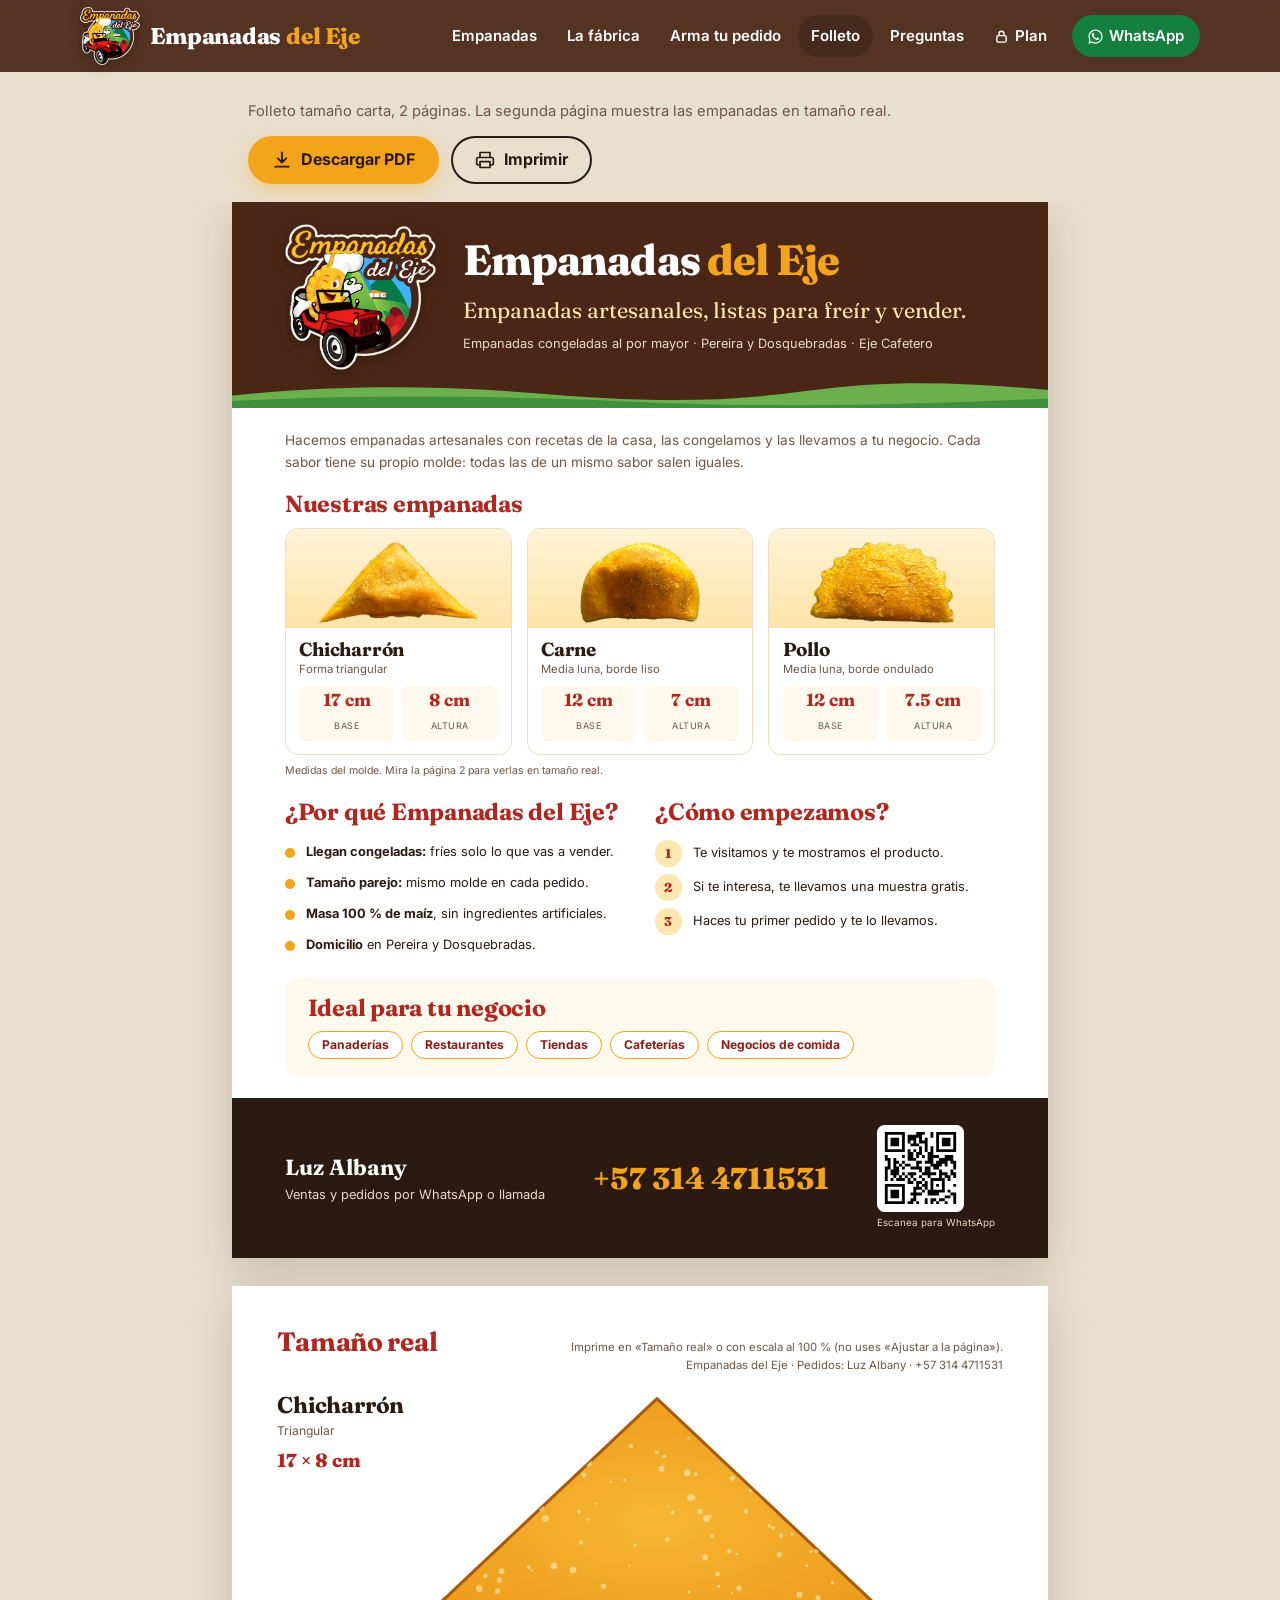
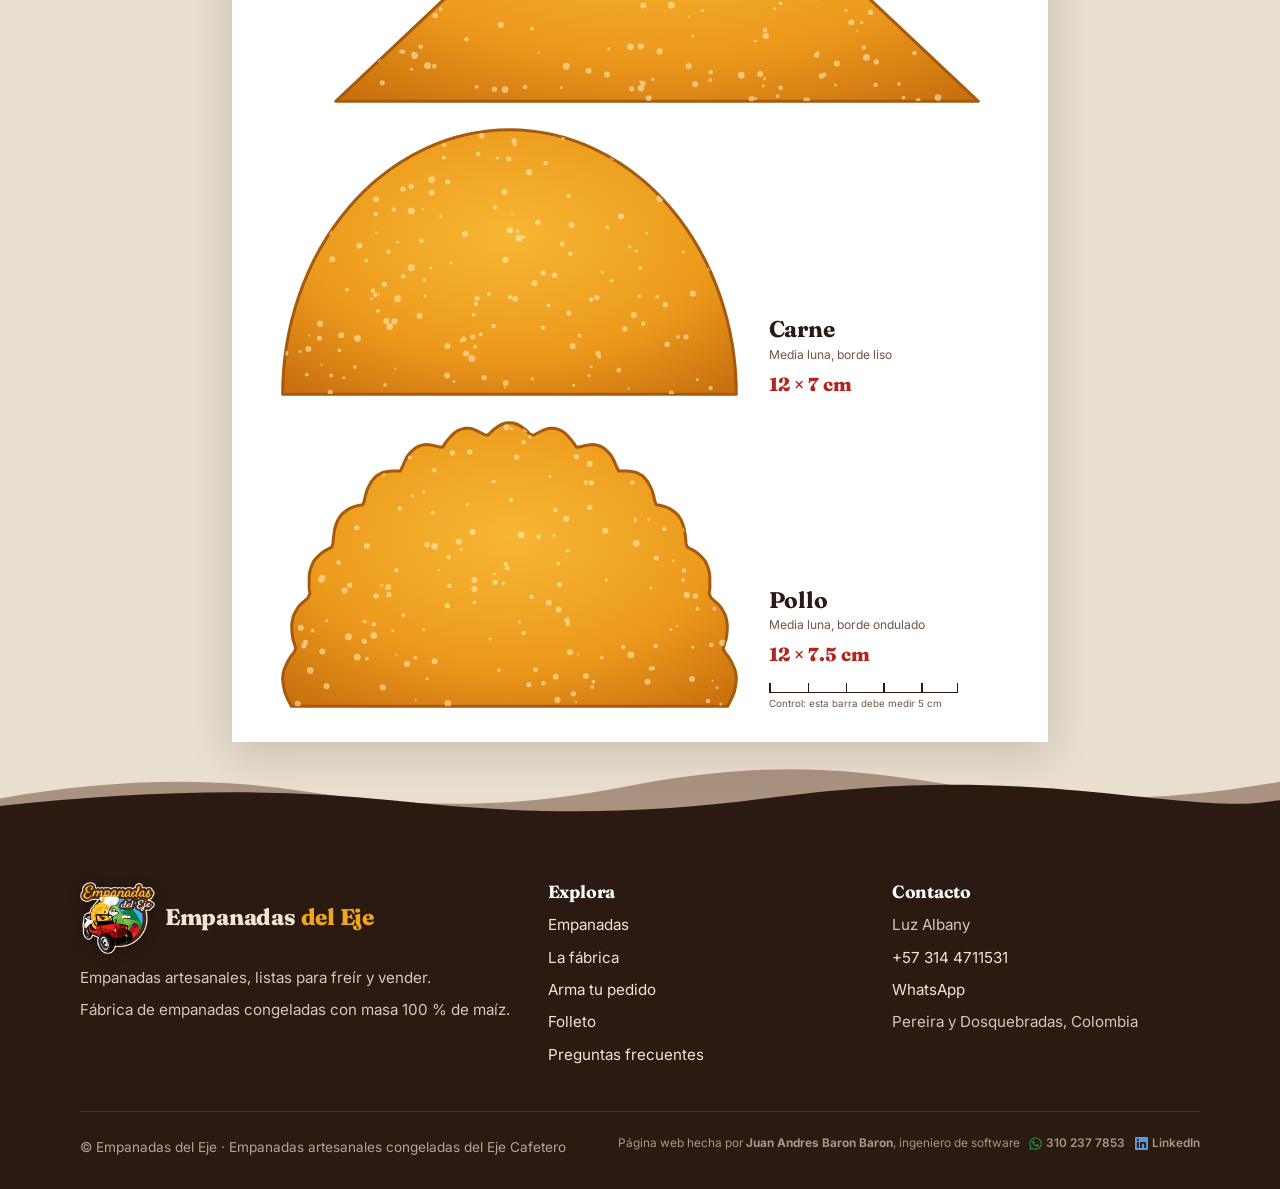
==== commit b1190247: "SEO para venta al por mayor en Risaralda y para asistentes de IA - Título, descripción y textos con " ====
--- a/folleto.html
+++ b/folleto.html
@@ -1,19 +1,19 @@
 <!doctype html>
-<html lang="es">
+<html lang="es-CO">
 <head>
   <meta charset="utf-8">
   <meta name="viewport" content="width=device-width, initial-scale=1">
-  <title>Folleto Empanadas del Eje | Empanadas artesanales congeladas</title>
-  <meta name="description" content="Folleto de Empanadas del Eje: empanadas de carne, pollo y chicharrón con masa 100 % de maíz, con sus medidas en tamaño real. Para descargar e imprimir.">
+  <title>Folleto Empanadas del Eje | Empanadas congeladas al por mayor</title>
+  <meta name="description" content="Folleto de Empanadas del Eje: empanadas congeladas al por mayor de carne, pollo y chicharrón con masa 100 % de maíz, en Pereira y Dosquebradas. Medidas en tamaño real, para descargar e imprimir.">
   <meta name="theme-color" content="#4a2617">
-  <link rel="canonical" href="https://juanandresbaronbaron.github.io/fried-food-factory/folleto.html">
+  <link rel="canonical" href="https://empanadasdeleje.com/folleto.html">
   <meta property="og:type" content="website">
   <meta property="og:locale" content="es_CO">
   <meta property="og:site_name" content="Empanadas del Eje">
   <meta property="og:title" content="Folleto Empanadas del Eje · Empanadas artesanales, listas para freír y vender">
   <meta property="og:description" content="Carne, pollo y chicharrón con masa 100 % de maíz. Medidas en tamaño real y contacto para pedidos.">
-  <meta property="og:url" content="https://juanandresbaronbaron.github.io/fried-food-factory/folleto.html">
-  <meta property="og:image" content="https://juanandresbaronbaron.github.io/fried-food-factory/assets/og-image.jpg">
+  <meta property="og:url" content="https://empanadasdeleje.com/folleto.html">
+  <meta property="og:image" content="https://empanadasdeleje.com/assets/og-image.jpg">
   <meta property="og:image:width" content="1200">
   <meta property="og:image:height" content="630">
   <meta name="twitter:card" content="summary_large_image">
@@ -143,7 +143,7 @@
         <div class="txt">
           <p class="name">Empanadas <em>del Eje</em></p>
           <p class="slogan">Empanadas artesanales, listas para freír y vender.</p>
-          <p class="sub">Fábrica de empanadas congeladas del Eje Cafetero · Pereira y Dosquebradas</p>
+          <p class="sub">Empanadas congeladas al por mayor · Pereira y Dosquebradas · Eje Cafetero</p>
         </div>
         <svg class="hills" viewBox="0 0 800 40" preserveAspectRatio="none" aria-hidden="true"><path d="M0 40 V22 C 90 8, 190 6, 290 18 S 470 34, 560 16 S 720 4, 800 14 V40 Z" fill="#6cb04e"/><path d="M0 40 V30 C 120 20, 260 22, 380 30 S 620 38, 800 26 V40 Z" fill="#3f8f3c"/></svg>
       </div>
--- a/styles.css
+++ b/styles.css
@@ -69,9 +69,8 @@
 .btn svg { width: 20px; height: 20px; flex: none; }
 .btn:hover { transform: translateY(-2px); }
 .btn:active { transform: translateY(0); }
-.btn-primary { background: var(--red); color: #fff; box-shadow: 0 8px 20px rgba(179, 38, 30, .25); }
-.btn-primary:hover { background: var(--red-dark); }
-.btn-gold { background: var(--gold); color: var(--ink); box-shadow: 0 8px 20px rgba(242, 165, 26, .3); }
+.btn-primary, .btn-gold { background: var(--gold); color: var(--ink); box-shadow: 0 8px 20px rgba(242, 165, 26, .32); }
+.btn-primary:hover, .btn-gold:hover { background: #ffb829; box-shadow: 0 10px 24px rgba(242, 165, 26, .42); }
 .btn-ghost { background: transparent; color: var(--ink); box-shadow: inset 0 0 0 2px var(--ink); }
 .btn-ghost:hover { background: var(--ink); color: #fff; }
 .btn-light { background: #fff; color: var(--ink); }
@@ -327,11 +326,11 @@
 
 /* ---------- Contacto ---------- */
 .contact { display: grid; grid-template-columns: 1.1fr 1fr; gap: 28px; align-items: stretch; }
-.cta-card { background: var(--red); color: #fff; border-radius: var(--radius-lg); padding: 44px; position: relative; overflow: hidden; }
+.cta-card { background: var(--coffee); color: #fff; border-radius: var(--radius-lg); padding: 44px; position: relative; overflow: hidden; }
 .cta-card::after { content: ""; position: absolute; right: -80px; bottom: -80px; width: 260px; height: 260px; border-radius: 50%; background: rgba(255, 255, 255, .08); }
 .cta-card > * { position: relative; z-index: 1; }
 .cta-card h2 { color: #fff; }
-.cta-card p { color: #ffe3df; }
+.cta-card p { color: #ead8c6; }
 .person { background: var(--paper); border: 1px solid var(--line); border-radius: var(--radius-lg); padding: 32px; display: flex; flex-direction: column; justify-content: center; }
 .person-top { display: flex; align-items: center; gap: 18px; margin-bottom: 18px; }
 .avatar { width: 72px; height: 72px; flex: none; border-radius: 50%; background: var(--gold); display: grid; place-items: center; font-family: "Fraunces", serif; font-weight: 800; font-size: 1.6rem; color: var(--red-dark); }
